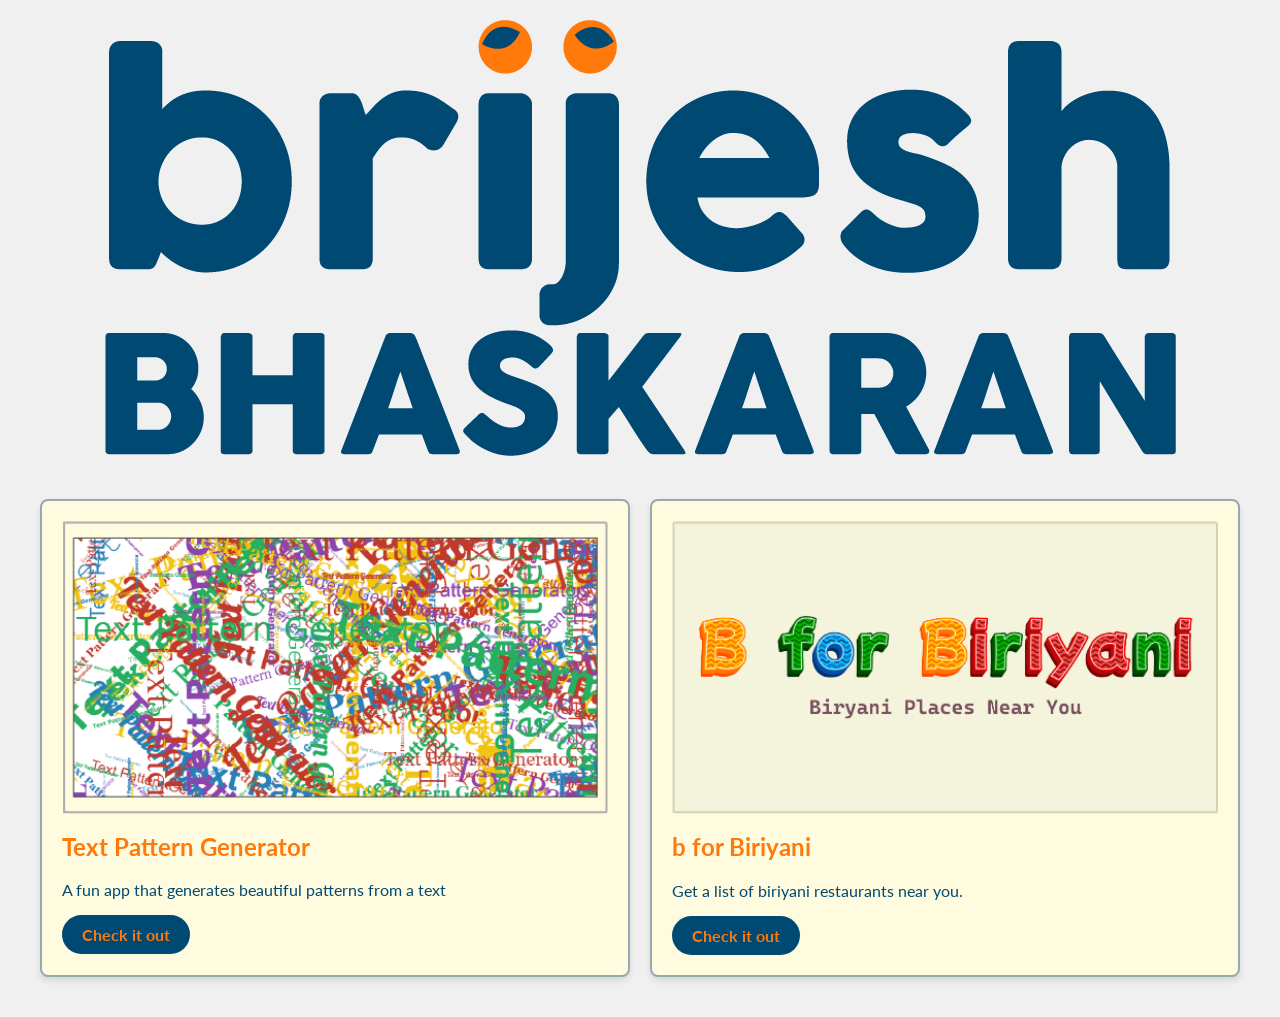
==== index.html @ a80ab5a1 "Update link to the project website" ====
<!DOCTYPE html>
<html lang="en">
<head>
    <meta charset="UTF-8">
    <meta name="viewport" content="width=device-width, initial-scale=1.0">
    <title>Brijesh Bhaskaran - Profile</title>
    <link rel="stylesheet" href="styles.css">
</head>
<body>
    <div class="container">
        <header>
            <img src="page-logo.png" alt="Brijesh Bhaskaran" class="logo">
        </header>
        <main>
            <div class="card">
                <img src="text-pattern-feature-image.png" alt="Text Pattern Generator" class="card-image">
                <h2>Text Pattern Generator</h2>
                <p>A fun app that generates beautiful patterns from a text</p>
                <a href="https://brijbh.github.io/text-pattern-generator" class="button">Check it out</a>
            </div>
            <div class="card">
                <img src="b-for-biriyani-feature-image.png" alt="B for Biriyani" class="card-image">
                <h2>b for Biriyani</h2>
                <p>Get a list of biriyani restaurants near you.</p>
                <a href="https://brijbh.github.io/b-for-biriyani/" class="button">Check it out</a>
            </div>
        </main>
    </div>
</body>
</html>
---- styles.css ----
@import url('https://fonts.googleapis.com/css2?family=Lato:wght@400;700&display=swap');

body {
    font-family: 'Lato', sans-serif;
    margin: 0;
    padding: 0;
    background-color: #f0f0f0;
    color: #004973;
}

.container {
    max-width: 1200px;
    margin: 0 auto;
    padding: 20px;
}

header {
    text-align: center;
    margin-bottom: 40px;
}

.logo {
    max-width: 100%;
    height: auto;
}

main {
    display: flex;
    justify-content: space-between;
    flex-wrap: wrap;
}

.card {
    background-color: #FFFBDE;
    border: 2px solid #97AAAF;
    border-radius: 8px;
    box-shadow: 0 4px 6px rgba(0, 0, 0, 0.1);
    padding: 20px;
    margin-bottom: 20px;
    width: calc(50% - 10px);
    box-sizing: border-box;
}

.card-image {
    width: 100%;
    height: auto;
    border-radius: 4px;
    margin-bottom: 15px;
}

h2 {
    color: #FF790B;
    margin-top: 0;
    font-weight: 700;
}

p {
    color: #004973;
}

.button {
    display: inline-block;
    background-color: #004973;
    color: #FF790B;
    text-decoration: none;
    padding: 10px 20px;
    border-radius: 20px;
    transition: background-color 0.3s ease, color 0.3s ease;
    font-weight: 700;
}

.button:hover {
    background-color: #FF790B;
    color: #004973;
}

@media (max-width: 768px) {
    .card {
        width: 100%;
    }
}
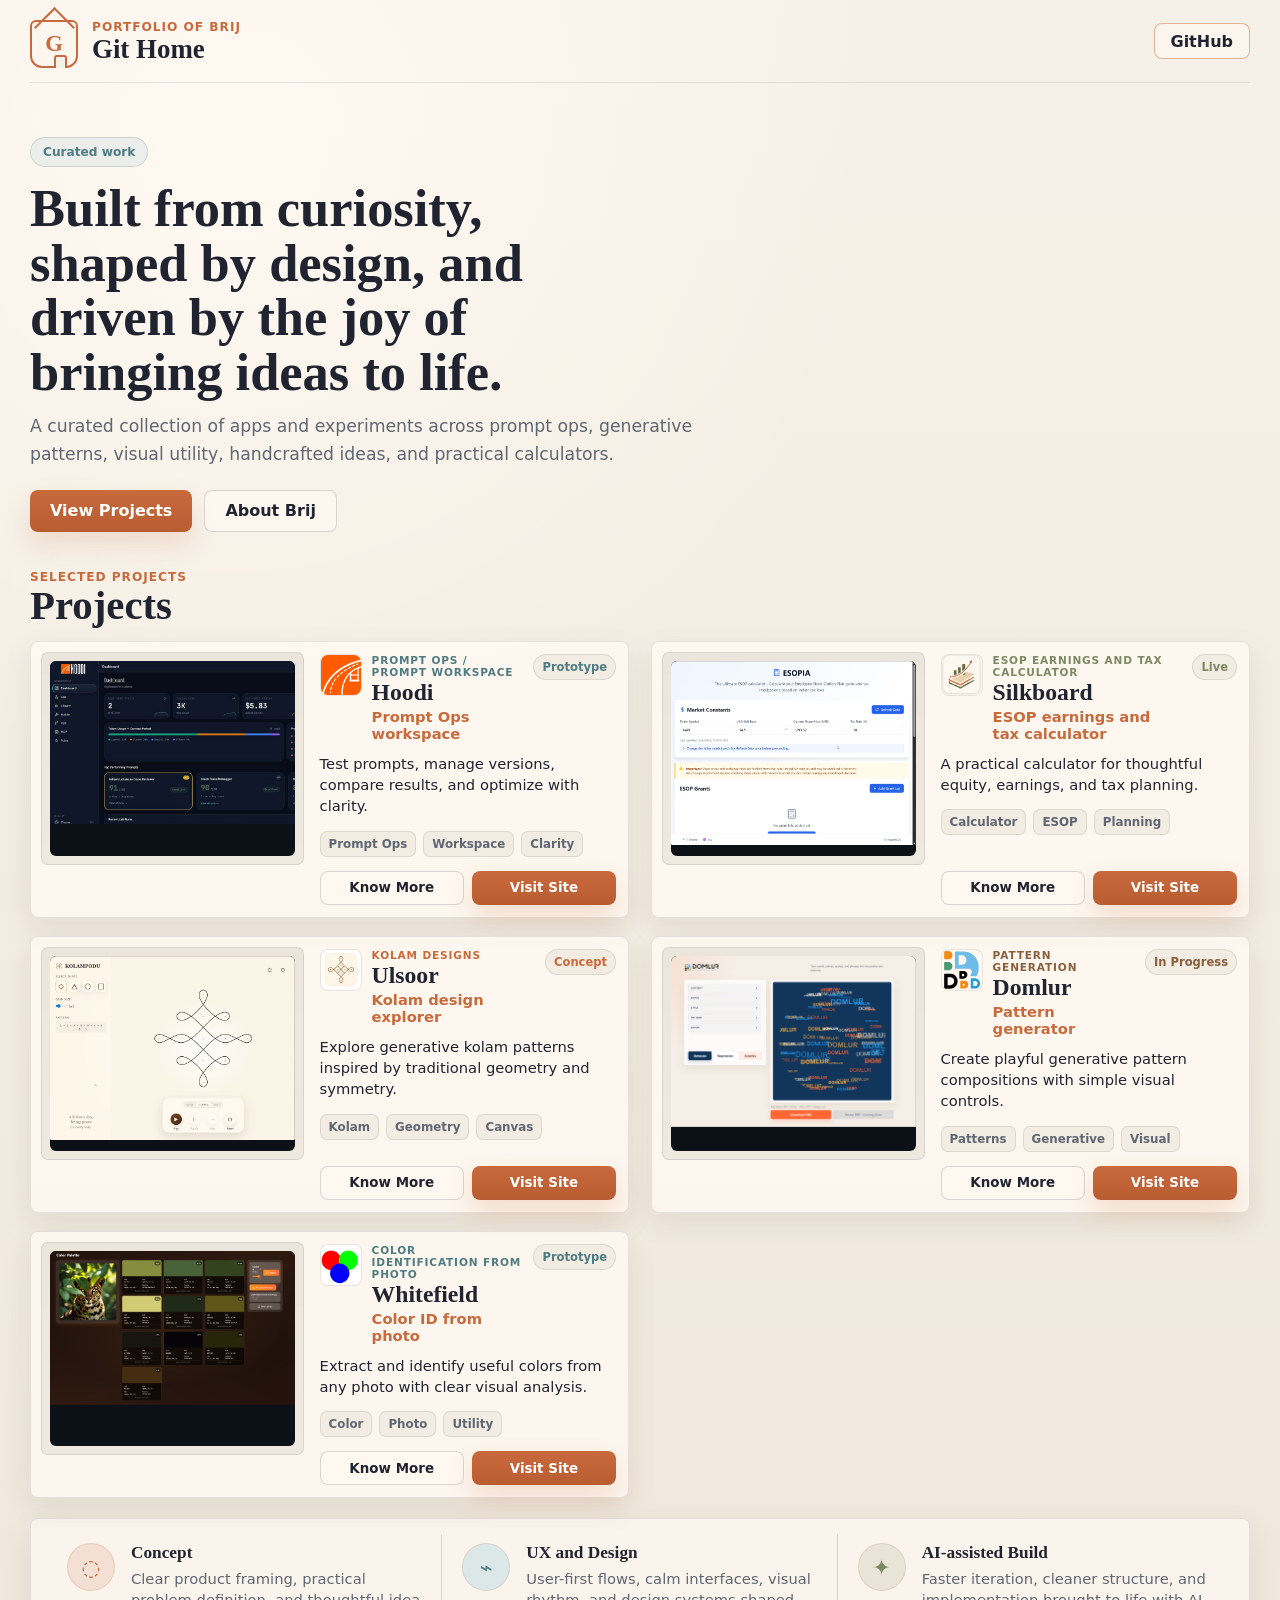
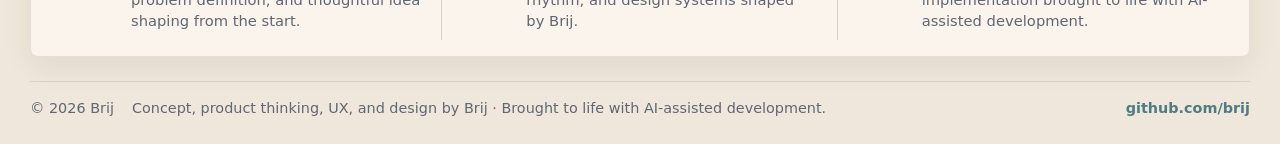
==== commit a58c7355: "Redesign portfolio homepage" ====
--- a/index.html
+++ b/index.html
@@ -1,30 +1,91 @@
 <!DOCTYPE html>
 <html lang="en">
 <head>
-    <meta charset="UTF-8">
-    <meta name="viewport" content="width=device-width, initial-scale=1.0">
-    <title>Brijesh Bhaskaran - Profile</title>
-    <link rel="stylesheet" href="styles.css">
+  <meta charset="UTF-8" />
+  <meta name="viewport" content="width=device-width, initial-scale=1.0" />
+  <title>Git Home | Portfolio of Brij</title>
+  <meta
+    name="description"
+    content="Git Home is a curated portfolio of apps and experiments by Brij across prompt ops, generative patterns, visual utility, handcrafted ideas, and practical calculators."
+  />
+  <link rel="stylesheet" href="styles.css" />
 </head>
 <body>
-    <div class="container">
-        <header>
-            <img src="page-logo.png" alt="Brijesh Bhaskaran" class="logo">
-        </header>
-        <main>
-            <div class="card">
-                <img src="text-pattern-feature-image.png" alt="Text Pattern Generator" class="card-image">
-                <h2>Text Pattern Generator</h2>
-                <p>A fun app that generates beautiful patterns from a text</p>
-                <a href="https://brijbh.github.io/text-pattern-generator" class="button">Check it out</a>
-            </div>
-            <div class="card">
-                <img src="b-for-biriyani-feature-image.png" alt="B for Biriyani" class="card-image">
-                <h2>b for Biriyani</h2>
-                <p>Get a list of biriyani restaurants near you.</p>
-                <a href="https://brijbh.github.io/b-for-biriyani/" class="button">Check it out</a>
-            </div>
-        </main>
-    </div>
+  <div class="page-shell">
+    <header class="brand-row" aria-label="Site introduction">
+      <a class="brand-mark" href="#" aria-label="Git Home">
+        <span aria-hidden="true">G</span>
+      </a>
+      <div>
+        <p class="brand-kicker">Portfolio of Brij</p>
+        <h1>Git Home</h1>
+      </div>
+      <a class="brand-link" data-shared-link="githubProfile" href="#">GitHub</a>
+    </header>
+
+    <main>
+      <section class="hero" aria-labelledby="hero-title">
+        <div class="hero-copy">
+          <p class="eyebrow">Curated work</p>
+          <h2 id="hero-title">Built from curiosity, shaped by design, and driven by the joy of bringing ideas to life.</h2>
+          <p class="hero-text">
+            A curated collection of apps and experiments across prompt ops, generative patterns, visual utility,
+            handcrafted ideas, and practical calculators.
+          </p>
+          <div class="hero-actions" aria-label="Page sections">
+            <a class="button button-primary" href="#projects">View Projects</a>
+            <a class="button button-secondary" href="#about">About Brij</a>
+          </div>
+        </div>
+      </section>
+
+      <section class="section projects-section" id="projects" aria-labelledby="projects-title">
+        <div class="section-heading">
+          <p class="section-kicker">Selected projects</p>
+          <h2 id="projects-title">Projects</h2>
+        </div>
+        <div class="projects-grid" id="projects-grid" aria-live="polite"></div>
+      </section>
+
+      <section class="about-section" id="about" aria-labelledby="about-title">
+        <div class="about-card">
+          <span class="about-icon" aria-hidden="true">◌</span>
+          <div>
+            <h2 id="about-title">Concept</h2>
+            <p>
+              Clear product framing, practical problem definition, and thoughtful idea shaping from the start.
+            </p>
+          </div>
+        </div>
+        <div class="about-card">
+          <span class="about-icon" aria-hidden="true">⌁</span>
+          <div>
+            <h2>UX and Design</h2>
+            <p>
+              User-first flows, calm interfaces, visual rhythm, and design systems shaped by Brij.
+            </p>
+          </div>
+        </div>
+        <div class="about-card">
+          <span class="about-icon" aria-hidden="true">✦</span>
+          <div>
+            <h2>AI-assisted Build</h2>
+            <p>
+              Faster iteration, cleaner structure, and implementation brought to life with AI-assisted development.
+            </p>
+          </div>
+        </div>
+      </section>
+    </main>
+
+    <footer class="site-footer">
+      <p>© 2026 Brij</p>
+      <p>Concept, product thinking, UX, and design by Brij · Brought to life with AI-assisted development.</p>
+      <a data-shared-link="githubProfile" href="#">github.com/brij</a>
+    </footer>
+  </div>
+
+  <script src="js/app-data.js"></script>
+  <script src="js/main.js"></script>
 </body>
 </html>
--- a/styles.css
+++ b/styles.css
@@ -1,81 +1,868 @@
-@import url('https://fonts.googleapis.com/css2?family=Lato:wght@400;700&display=swap');
-
-body {
-    font-family: 'Lato', sans-serif;
-    margin: 0;
-    padding: 0;
-    background-color: #f0f0f0;
-    color: #004973;
-}
-
-.container {
-    max-width: 1200px;
-    margin: 0 auto;
-    padding: 20px;
-}
-
-header {
-    text-align: center;
-    margin-bottom: 40px;
-}
-
-.logo {
-    max-width: 100%;
-    height: auto;
-}
-
-main {
-    display: flex;
-    justify-content: space-between;
-    flex-wrap: wrap;
-}
-
-.card {
-    background-color: #FFFBDE;
-    border: 2px solid #97AAAF;
-    border-radius: 8px;
-    box-shadow: 0 4px 6px rgba(0, 0, 0, 0.1);
-    padding: 20px;
-    margin-bottom: 20px;
-    width: calc(50% - 10px);
-    box-sizing: border-box;
-}
-
-.card-image {
-    width: 100%;
-    height: auto;
-    border-radius: 4px;
-    margin-bottom: 15px;
-}
-
-h2 {
-    color: #FF790B;
-    margin-top: 0;
-    font-weight: 700;
-}
-
-p {
-    color: #004973;
-}
-
-.button {
-    display: inline-block;
-    background-color: #004973;
-    color: #FF790B;
-    text-decoration: none;
-    padding: 10px 20px;
-    border-radius: 20px;
-    transition: background-color 0.3s ease, color 0.3s ease;
-    font-weight: 700;
-}
-
-.button:hover {
-    background-color: #FF790B;
-    color: #004973;
-}
-
-@media (max-width: 768px) {
-    .card {
-        width: 100%;
-    }
-}+:root {
+  --page-bg: #F6F1E8;
+  --page-bg-wash: #EFE7DB;
+  --surface: #FFF9F2;
+  --surface-alt: #F3ECE2;
+  --text-primary: #1F2430;
+  --text-secondary: #5F6773;
+  --text-muted: #7B8391;
+  --border: rgba(31, 36, 48, 0.10);
+  --border-strong: rgba(31, 36, 48, 0.16);
+  --accent-primary: #C96A3D;
+  --accent-primary-hover: #B85C31;
+  --accent-soft: #F3DFD3;
+  --accent-cool: #4F7C82;
+  --accent-cool-soft: #DCE8E7;
+  --moss: #7C8A63;
+  --clay: #8B5E3C;
+  --card-shadow: 0 10px 30px rgba(60, 40, 20, 0.08);
+  --elevated-shadow: 0 18px 45px rgba(60, 40, 20, 0.12);
+  --max-width: 1220px;
+}
+
+* {
+  box-sizing: border-box;
+}
+
+html {
+  scroll-behavior: smooth;
+}
+
+body {
+  margin: 0;
+  min-width: 320px;
+  color: var(--text-primary);
+  background:
+    radial-gradient(circle at 18% 8%, rgba(255, 249, 242, 0.95), transparent 34%),
+    linear-gradient(180deg, var(--page-bg) 0%, var(--page-bg-wash) 100%);
+  font-family: Inter, ui-sans-serif, system-ui, -apple-system, BlinkMacSystemFont, "Segoe UI", sans-serif;
+}
+
+a {
+  color: inherit;
+  text-decoration: none;
+}
+
+button,
+a {
+  -webkit-tap-highlight-color: transparent;
+}
+
+.page-shell {
+  width: min(calc(100% - 48px), var(--max-width));
+  margin: 0 auto;
+  padding: 14px 0 28px;
+}
+
+.brand-row {
+  display: grid;
+  grid-template-columns: auto minmax(0, 1fr) auto;
+  align-items: center;
+  gap: 14px;
+  padding: 0 0 14px;
+  border-bottom: 1px solid var(--border);
+}
+
+.brand-mark {
+  display: inline-flex;
+  width: 48px;
+  height: 48px;
+  align-items: center;
+  justify-content: center;
+  margin-top: 6px;
+  color: var(--accent-primary);
+  border: 2px solid currentColor;
+  border-radius: 6px 6px 12px 12px;
+  font-family: Georgia, "Times New Roman", serif;
+  font-size: 1.42rem;
+  font-weight: 700;
+  line-height: 1;
+  position: relative;
+}
+
+.brand-mark::before,
+.brand-mark::after {
+  content: "";
+  position: absolute;
+}
+
+.brand-mark::before {
+  width: 27px;
+  height: 27px;
+  top: -9px;
+  left: 8px;
+  border-top: 2px solid currentColor;
+  border-left: 2px solid currentColor;
+  transform: rotate(45deg);
+}
+
+.brand-mark::after {
+  width: 9px;
+  height: 11px;
+  right: 9px;
+  bottom: -2px;
+  border: 2px solid currentColor;
+  border-bottom: 0;
+  border-radius: 3px 3px 0 0;
+  background: var(--page-bg);
+}
+
+.brand-kicker,
+.eyebrow,
+.section-kicker,
+.project-type {
+  margin: 0;
+  color: var(--accent-primary);
+  font-size: 0.76rem;
+  font-weight: 700;
+  letter-spacing: 0.08em;
+  text-transform: uppercase;
+}
+
+.brand-row h1 {
+  margin: 2px 0 0;
+  font-family: Georgia, "Times New Roman", serif;
+  font-size: clamp(1.48rem, 2.1vw, 1.82rem);
+  line-height: 1;
+  font-weight: 700;
+  letter-spacing: 0;
+}
+
+.brand-link {
+  display: inline-flex;
+  min-height: 36px;
+  align-items: center;
+  justify-content: center;
+  padding: 0 16px;
+  border: 1px solid rgba(201, 106, 61, 0.48);
+  border-radius: 8px;
+  color: var(--text-primary);
+  background: rgba(255, 249, 242, 0.58);
+  font-weight: 650;
+  transition: transform 180ms ease, background 180ms ease, border-color 180ms ease;
+}
+
+.brand-link:hover {
+  transform: translateY(-1px);
+  border-color: var(--accent-primary);
+  background: var(--surface);
+}
+
+.hero {
+  display: block;
+  padding: clamp(26px, 4.8vw, 54px) 0 clamp(18px, 3vw, 30px);
+}
+
+.hero-copy {
+  width: min(78%, 920px);
+  max-width: 920px;
+}
+
+.eyebrow {
+  display: inline-flex;
+  align-items: center;
+  min-height: 30px;
+  padding: 0 12px;
+  border: 1px solid rgba(79, 124, 130, 0.22);
+  border-radius: 999px;
+  color: var(--accent-cool);
+  background: rgba(220, 232, 231, 0.55);
+  text-transform: none;
+  letter-spacing: 0;
+}
+
+.hero h2 {
+  margin: 14px 0 14px;
+  max-width: 19ch;
+  font-family: Georgia, "Times New Roman", serif;
+  font-size: clamp(2.25rem, 4.1vw, 3.95rem);
+  line-height: 1.04;
+  letter-spacing: 0;
+}
+
+.hero-text {
+  max-width: 690px;
+  margin: 0;
+  color: var(--text-secondary);
+  font-size: clamp(1rem, 1.35vw, 1.12rem);
+  line-height: 1.58;
+}
+
+.hero-actions {
+  display: flex;
+  flex-wrap: wrap;
+  gap: 12px;
+  margin-top: 22px;
+}
+
+.button,
+.card-button {
+  display: inline-flex;
+  align-items: center;
+  justify-content: center;
+  border-radius: 8px;
+  font-weight: 700;
+  transition: transform 180ms ease, background 180ms ease, border-color 180ms ease, color 180ms ease;
+}
+
+.button:hover,
+.card-button:hover {
+  transform: translateY(-1px);
+}
+
+.button {
+  min-height: 42px;
+  padding: 0 20px;
+}
+
+.button-primary,
+.card-button-primary {
+  color: #fff;
+  background: linear-gradient(180deg, var(--accent-primary), var(--accent-primary-hover));
+  box-shadow: 0 12px 26px rgba(201, 106, 61, 0.18);
+}
+
+.button-secondary,
+.card-button-secondary {
+  color: var(--text-primary);
+  background: rgba(255, 249, 242, 0.72);
+  border: 1px solid var(--border-strong);
+}
+
+.section {
+  padding: 8px 0 0;
+}
+
+.section-heading {
+  margin-bottom: 14px;
+}
+
+.section-heading h2 {
+  margin: 2px 0 0;
+  font-family: Georgia, "Times New Roman", serif;
+  font-size: clamp(2rem, 3.2vw, 2.55rem);
+  line-height: 1;
+}
+
+.projects-grid {
+  display: grid;
+  grid-template-columns: repeat(2, minmax(0, 1fr));
+  gap: 18px 22px;
+}
+
+.project-card {
+  display: grid;
+  grid-template-columns: minmax(205px, 0.88fr) minmax(0, 1fr);
+  gap: 16px;
+  min-height: 218px;
+  padding: 10px;
+  border: 1px solid var(--border);
+  border-radius: 8px;
+  background: rgba(255, 249, 242, 0.82);
+  box-shadow: var(--card-shadow);
+  transition: transform 180ms ease, box-shadow 180ms ease, border-color 180ms ease;
+}
+
+.project-card.has-image {
+  grid-column: auto;
+  grid-template-columns: minmax(205px, 0.88fr) minmax(0, 1fr);
+}
+
+.project-card:hover {
+  transform: translateY(-3px);
+  border-color: rgba(201, 106, 61, 0.28);
+  box-shadow: var(--elevated-shadow);
+}
+
+.project-preview {
+  position: relative;
+  min-height: 176px;
+  height: auto;
+  overflow: hidden;
+  border: 1px solid var(--border);
+  border-radius: 7px;
+  background: var(--surface-alt);
+}
+
+.project-preview.has-real-image,
+.project-preview.preview-workspace,
+.project-preview.preview-calculator,
+.project-preview.preview-kolam,
+.project-preview.preview-pattern,
+.project-preview.preview-color {
+  display: flex;
+  align-items: center;
+  justify-content: center;
+  padding: 8px;
+}
+
+.project-preview.is-screenshot {
+  aspect-ratio: auto;
+  min-height: 0;
+  align-self: start;
+  background:
+    linear-gradient(180deg, rgba(31, 36, 48, 0.035), rgba(31, 36, 48, 0.015)),
+    var(--surface-alt);
+}
+
+.project-image-frame {
+  width: 100%;
+  aspect-ratio: var(--project-preview-aspect, 16 / 9);
+  overflow: hidden;
+  border-radius: 6px;
+  background: #0C1117;
+}
+
+.project-placeholder-frame {
+  background: var(--surface-alt);
+}
+
+.preview-workspace .project-placeholder-frame {
+  display: grid;
+  grid-template-columns: 54px 1fr 68px;
+  gap: 8px;
+  padding: 10px;
+}
+
+.preview-calculator .project-placeholder-frame {
+  display: grid;
+  grid-template-rows: auto 1fr auto;
+  gap: 14px;
+  padding: 16px;
+}
+
+.preview-kolam .project-placeholder-frame {
+  position: relative;
+  background:
+    radial-gradient(circle, rgba(79, 124, 130, 0.28) 1px, transparent 1px),
+    var(--surface-alt);
+  background-size: 18px 18px;
+}
+
+.preview-pattern .project-placeholder-frame {
+  display: flex;
+  flex-direction: column;
+  justify-content: center;
+  gap: 6px;
+  padding: 20px;
+  background:
+    linear-gradient(135deg, rgba(79, 124, 130, 0.16), transparent 34%),
+    linear-gradient(315deg, rgba(201, 106, 61, 0.18), transparent 38%),
+    var(--surface-alt);
+}
+
+.preview-color .project-placeholder-frame {
+  display: grid;
+  grid-template-rows: 1fr auto;
+  gap: 10px;
+  padding: 10px;
+}
+
+.preview-image {
+  display: block;
+  width: 100%;
+  height: 100%;
+  object-fit: var(--project-image-fit, cover);
+  object-position: var(--project-image-position, center center);
+}
+
+.preview-image.is-screenshot {
+  object-fit: var(--project-image-fit, contain);
+  object-position: var(--project-image-position, center top);
+}
+
+.project-content {
+  display: flex;
+  min-width: 0;
+  flex-direction: column;
+  padding: 2px 2px 2px 0;
+}
+
+.project-heading {
+  display: flex;
+  gap: 12px;
+  justify-content: space-between;
+  align-items: start;
+}
+
+.project-title-wrap {
+  display: flex;
+  align-items: start;
+  gap: 10px;
+  min-width: 0;
+}
+
+.project-icon-box {
+  flex: 0 0 auto;
+  width: 42px;
+  height: 42px;
+  display: inline-flex;
+  align-items: center;
+  justify-content: center;
+  overflow: hidden;
+  border-radius: 8px;
+  background: var(--surface);
+  border: 1px solid var(--border);
+}
+
+.project-icon {
+  display: block;
+  width: 100%;
+  height: 100%;
+  object-fit: cover;
+}
+
+.project-icon-fallback {
+  color: var(--project-accent);
+  background: var(--surface-alt);
+  font-size: 0.85rem;
+  font-weight: 800;
+}
+
+.project-heading h3 {
+  margin: 2px 0 4px;
+  font-family: Georgia, "Times New Roman", serif;
+  font-size: clamp(1.36rem, 1.85vw, 1.72rem);
+  line-height: 1.03;
+}
+
+.project-type {
+  color: var(--project-accent);
+  font-size: 0.66rem;
+}
+
+.project-tagline {
+  margin: 0;
+  color: var(--accent-primary);
+  font-size: 0.92rem;
+  font-weight: 740;
+}
+
+.status-badge {
+  flex: 0 0 auto;
+  padding: 5px 8px;
+  border-radius: 999px;
+  color: var(--project-accent);
+  background: var(--surface-alt);
+  border: 1px solid var(--border);
+  font-size: 0.72rem;
+  font-weight: 750;
+}
+
+.project-description {
+  margin: 11px 0 0;
+  color: var(--text-primary);
+  font-size: 0.92rem;
+  line-height: 1.44;
+}
+
+.tag-list {
+  display: flex;
+  flex-wrap: wrap;
+  gap: 7px;
+  margin-top: 14px;
+}
+
+.tag-list span {
+  padding: 5px 8px;
+  border-radius: 7px;
+  color: var(--text-secondary);
+  background: var(--surface-alt);
+  border: 1px solid var(--border);
+  font-size: 0.74rem;
+  font-weight: 650;
+}
+
+.project-actions {
+  display: grid;
+  grid-template-columns: repeat(2, minmax(0, 1fr));
+  gap: 8px;
+  margin-top: auto;
+  padding-top: 14px;
+}
+
+.card-button {
+  min-height: 34px;
+  padding: 0 10px;
+  font-size: 0.84rem;
+}
+
+.about-section {
+  display: grid;
+  grid-template-columns: repeat(3, minmax(0, 1fr));
+  gap: 0;
+  margin-top: 20px;
+  padding: 16px;
+  border: 1px solid var(--border);
+  border-radius: 8px;
+  background: rgba(255, 249, 242, 0.74);
+  box-shadow: var(--card-shadow);
+}
+
+.about-card {
+  display: grid;
+  grid-template-columns: auto 1fr;
+  gap: 16px;
+  padding: 8px 20px;
+  border-right: 1px solid var(--border-strong);
+}
+
+.about-card:last-child {
+  border-right: 0;
+}
+
+.about-icon {
+  display: inline-flex;
+  width: 48px;
+  height: 48px;
+  align-items: center;
+  justify-content: center;
+  border-radius: 50%;
+  color: var(--accent-primary);
+  background: var(--accent-soft);
+  border: 1px solid rgba(201, 106, 61, 0.16);
+  font-size: 1.35rem;
+}
+
+.about-card:nth-child(2) .about-icon {
+  color: var(--accent-cool);
+  background: var(--accent-cool-soft);
+}
+
+.about-card:nth-child(3) .about-icon {
+  color: var(--moss);
+  background: rgba(124, 138, 99, 0.14);
+}
+
+.about-card h2 {
+  margin: 0 0 6px;
+  font-family: Georgia, "Times New Roman", serif;
+  font-size: 1.08rem;
+}
+
+.about-card p {
+  margin: 0;
+  color: var(--text-secondary);
+  font-size: 0.92rem;
+  line-height: 1.42;
+}
+
+.site-footer {
+  display: grid;
+  grid-template-columns: auto minmax(0, 1fr) auto;
+  gap: 18px;
+  align-items: center;
+  margin-top: 24px;
+  padding-top: 18px;
+  border-top: 1px solid var(--border);
+  color: var(--text-secondary);
+  font-size: 0.9rem;
+}
+
+.site-footer p {
+  margin: 0;
+}
+
+.site-footer a {
+  color: var(--accent-cool);
+  font-weight: 750;
+}
+
+.preview-workspace {
+  display: grid;
+  grid-template-columns: 70px 1fr 88px;
+  gap: 10px;
+  padding: 12px;
+}
+
+.workspace-sidebar,
+.workspace-panel,
+.workspace-result {
+  border-radius: 6px;
+}
+
+.workspace-sidebar {
+  background: linear-gradient(180deg, #18343B, #11252A);
+}
+
+.workspace-panel,
+.workspace-result {
+  padding: 12px;
+  background: rgba(255, 249, 242, 0.72);
+  border: 1px solid var(--border);
+}
+
+.workspace-panel span,
+.workspace-panel p,
+.workspace-result span,
+.workspace-result p {
+  display: block;
+  height: 9px;
+  margin: 0 0 9px;
+  border-radius: 999px;
+  background: rgba(31, 36, 48, 0.12);
+}
+
+.workspace-panel strong {
+  display: block;
+  margin: 8px 0 16px;
+  color: var(--text-primary);
+  font-size: 0.72rem;
+}
+
+.preview-calculator {
+  display: grid;
+  grid-template-rows: auto 1fr auto;
+  gap: 16px;
+  padding: 20px;
+}
+
+.calc-lines span {
+  display: block;
+  height: 16px;
+  margin-bottom: 10px;
+  border-radius: 999px;
+  background: rgba(124, 138, 99, 0.18);
+}
+
+.calc-lines span:nth-child(2) {
+  width: 78%;
+}
+
+.calc-lines span:nth-child(3) {
+  width: 58%;
+}
+
+.calc-total {
+  border-radius: 8px;
+  background: linear-gradient(135deg, rgba(124, 138, 99, 0.72), rgba(201, 106, 61, 0.18));
+}
+
+.calc-bars {
+  display: grid;
+  grid-template-columns: 1.1fr 0.8fr 0.55fr;
+  gap: 8px;
+  align-items: end;
+  height: 52px;
+}
+
+.calc-bars span {
+  border-radius: 6px 6px 0 0;
+  background: var(--project-accent);
+}
+
+.calc-bars span:nth-child(2) {
+  height: 72%;
+  opacity: 0.65;
+}
+
+.calc-bars span:nth-child(3) {
+  height: 48%;
+  opacity: 0.42;
+}
+
+.preview-kolam {
+  background:
+    radial-gradient(circle, rgba(79, 124, 130, 0.28) 1px, transparent 1px),
+    var(--surface-alt);
+  background-size: 18px 18px;
+}
+
+.kolam-line {
+  position: absolute;
+  inset: 50%;
+  width: 132px;
+  height: 132px;
+  border: 3px solid var(--accent-cool);
+  transform-origin: center;
+}
+
+.line-one {
+  transform: translate(-50%, -50%) rotate(45deg);
+}
+
+.line-two {
+  width: 92px;
+  height: 92px;
+  transform: translate(-50%, -50%) rotate(0deg);
+}
+
+.line-three {
+  width: 54px;
+  height: 54px;
+  transform: translate(-50%, -50%) rotate(45deg);
+}
+
+.line-four {
+  width: 174px;
+  height: 2px;
+  border: 0;
+  background: var(--accent-cool);
+  transform: translate(-50%, -50%) rotate(45deg);
+}
+
+.preview-pattern {
+  display: flex;
+  flex-direction: column;
+  justify-content: center;
+  gap: 6px;
+  padding: 20px;
+  background:
+    linear-gradient(135deg, rgba(79, 124, 130, 0.16), transparent 34%),
+    linear-gradient(315deg, rgba(201, 106, 61, 0.18), transparent 38%),
+    var(--surface-alt);
+}
+
+.pattern-word {
+  font-family: Impact, Haettenschweiler, "Arial Narrow Bold", sans-serif;
+  color: transparent;
+  background: linear-gradient(90deg, var(--accent-cool), var(--accent-primary), var(--clay));
+  background-clip: text;
+  -webkit-background-clip: text;
+  font-size: clamp(2.7rem, 5vw, 4.5rem);
+  line-height: 0.9;
+}
+
+.preview-color {
+  display: grid;
+  grid-template-rows: 1fr auto;
+  gap: 10px;
+  padding: 10px;
+}
+
+.color-photo {
+  border-radius: 7px;
+  background:
+    linear-gradient(155deg, rgba(31, 36, 48, 0.22), transparent 48%),
+    linear-gradient(25deg, #5E7D86 0 30%, #C9A278 30% 58%, #E9E6DF 58% 100%);
+}
+
+.color-swatches {
+  display: grid;
+  grid-template-columns: repeat(4, 1fr);
+  gap: 8px;
+  height: 42px;
+}
+
+.color-swatches span {
+  border-radius: 5px;
+}
+
+.color-swatches span:nth-child(1) {
+  background: #2E4F5C;
+}
+
+.color-swatches span:nth-child(2) {
+  background: #5E7D86;
+}
+
+.color-swatches span:nth-child(3) {
+  background: #C9A278;
+}
+
+.color-swatches span:nth-child(4) {
+  background: #E9E6DF;
+}
+
+@media (max-width: 1120px) {
+  .hero-copy {
+    width: min(90%, 860px);
+  }
+
+  .project-card,
+  .project-card.has-image {
+    grid-column: auto;
+    grid-template-columns: 1fr;
+  }
+
+  .project-content {
+    padding: 0;
+  }
+}
+
+@media (max-width: 860px) {
+  .projects-grid,
+  .about-section {
+    grid-template-columns: 1fr;
+  }
+
+  .about-card {
+    border-right: 0;
+    border-bottom: 1px solid var(--border);
+    padding: 16px 8px;
+  }
+
+  .about-card:last-child {
+    border-bottom: 0;
+  }
+
+  .site-footer {
+    grid-template-columns: 1fr;
+  }
+}
+
+@media (max-width: 640px) {
+  .page-shell {
+    width: min(calc(100% - 28px), var(--max-width));
+    padding-top: 14px;
+  }
+
+  .hero {
+    padding-top: 24px;
+  }
+
+  .hero h2 {
+    max-width: 100%;
+    font-size: clamp(2.18rem, 10vw, 3.15rem);
+  }
+
+  .project-card {
+    min-height: 0;
+  }
+
+  .project-preview {
+    min-height: 176px;
+  }
+
+  .project-preview.is-screenshot {
+    aspect-ratio: 16 / 9;
+    min-height: 0;
+    height: auto;
+  }
+
+  .project-heading {
+    display: block;
+  }
+
+  .project-title-wrap {
+    margin-bottom: 10px;
+  }
+
+  .status-badge {
+    display: inline-flex;
+    margin-top: 10px;
+  }
+
+  .project-actions {
+    grid-template-columns: 1fr;
+  }
+
+  .preview-workspace {
+    grid-template-columns: 54px 1fr;
+  }
+
+  .workspace-result {
+    display: none;
+  }
+}
+
+@media (max-width: 520px) {
+  .brand-row {
+    grid-template-columns: auto 1fr;
+  }
+
+  .brand-link {
+    grid-column: 1 / -1;
+    justify-self: start;
+  }
+}
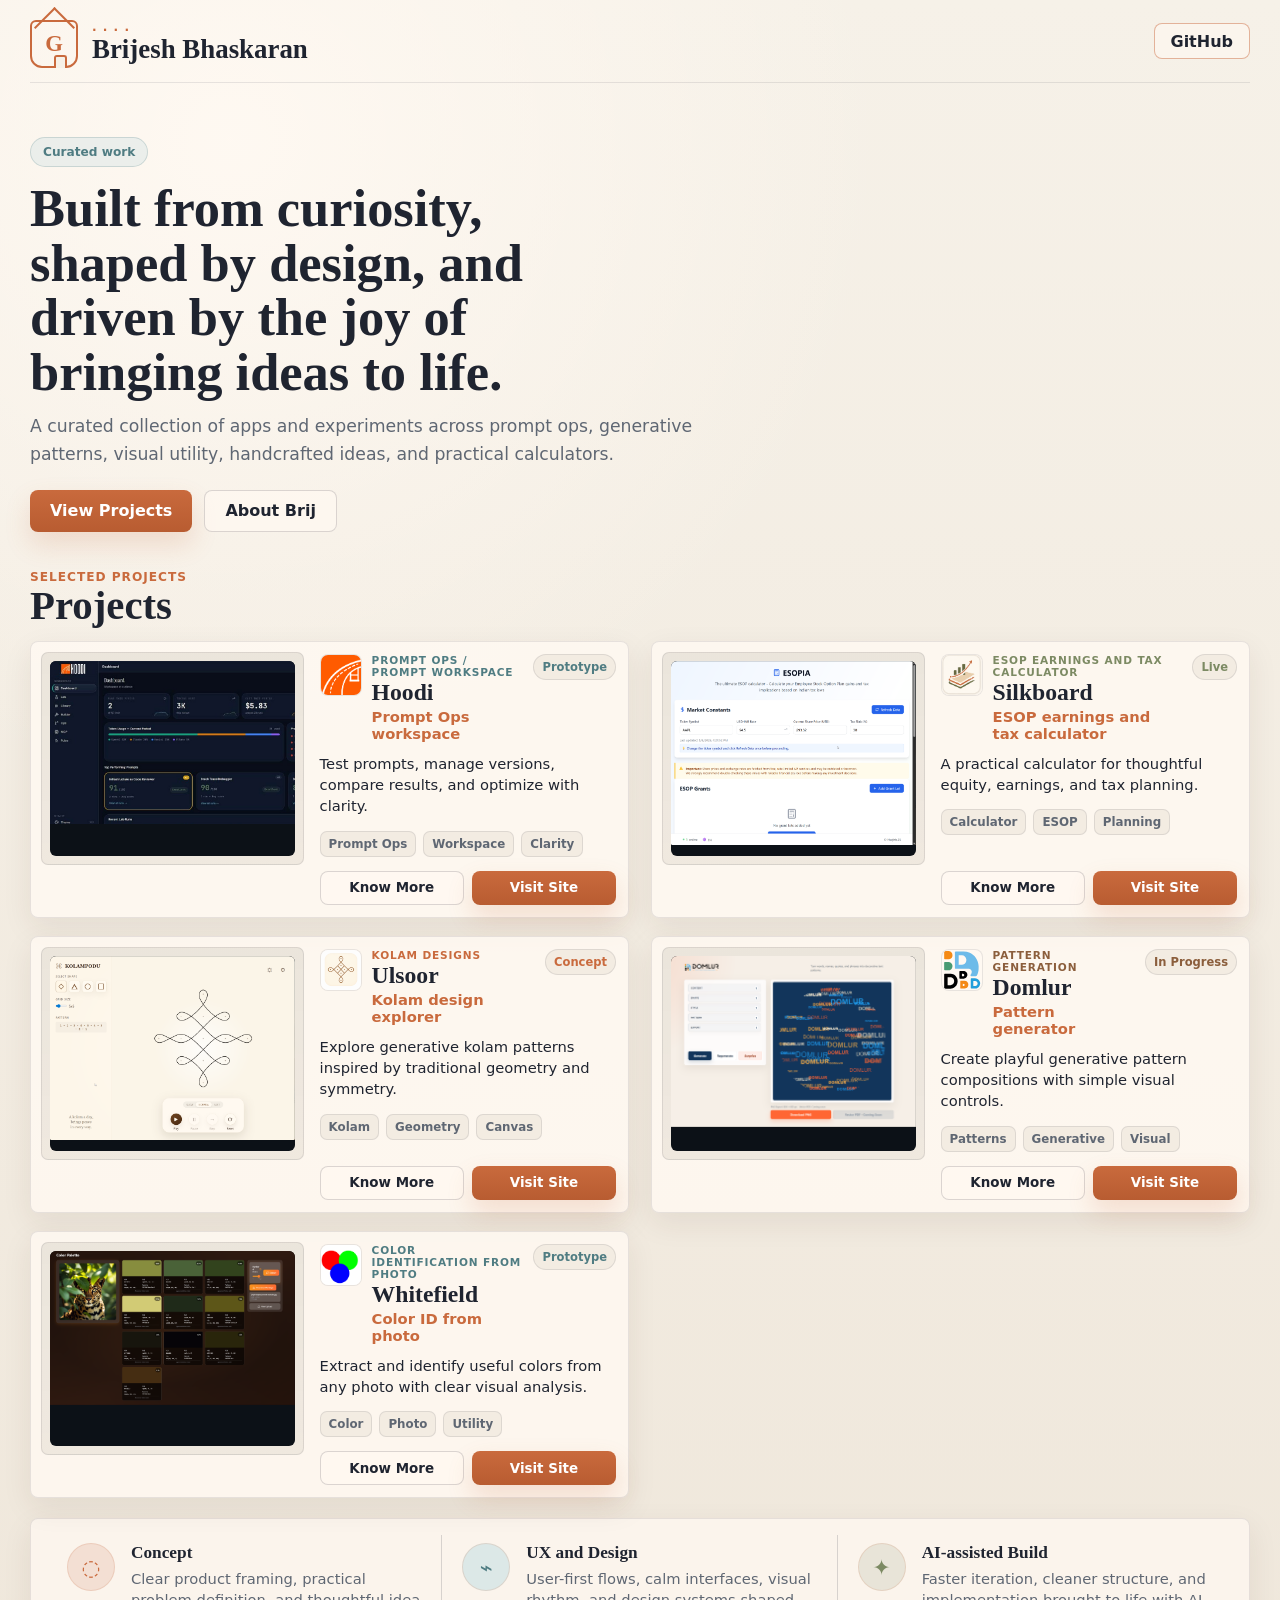
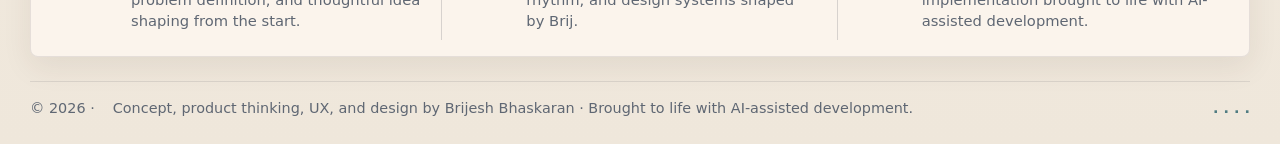
==== commit 36e9e668: "Minor chagnes to header and footer" ====
--- a/index.html
+++ b/index.html
@@ -3,10 +3,10 @@
 <head>
   <meta charset="UTF-8" />
   <meta name="viewport" content="width=device-width, initial-scale=1.0" />
-  <title>Git Home | Portfolio of Brij</title>
+  <title>Brijesh Bhaskaran | Namaste!</title>
   <meta
     name="description"
-    content="Git Home is a curated portfolio of apps and experiments by Brij across prompt ops, generative patterns, visual utility, handcrafted ideas, and practical calculators."
+    content="Git Home is a curated portfolio of apps and experiments by Brijesh across prompt ops, generative patterns, visual utility, handcrafted ideas, and esop calculators."
   />
   <link rel="stylesheet" href="styles.css" />
 </head>
@@ -17,8 +17,8 @@
         <span aria-hidden="true">G</span>
       </a>
       <div>
-        <p class="brand-kicker">Portfolio of Brij</p>
-        <h1>Git Home</h1>
+        <p class="brand-kicker"> . . . .</p>
+        <h1>Brijesh Bhaskaran</h1>
       </div>
       <a class="brand-link" data-shared-link="githubProfile" href="#">GitHub</a>
     </header>
@@ -79,9 +79,9 @@
     </main>
 
     <footer class="site-footer">
-      <p>© 2026 Brij</p>
-      <p>Concept, product thinking, UX, and design by Brij · Brought to life with AI-assisted development.</p>
-      <a data-shared-link="githubProfile" href="#">github.com/brij</a>
+      <p>© 2026 · </p>
+      <p>Concept, product thinking, UX, and design by Brijesh Bhaskaran · Brought to life with AI-assisted development.</p>
+      <a data-shared-link="githubProfile" href="#"> . . . . </a>
     </footer>
   </div>
 
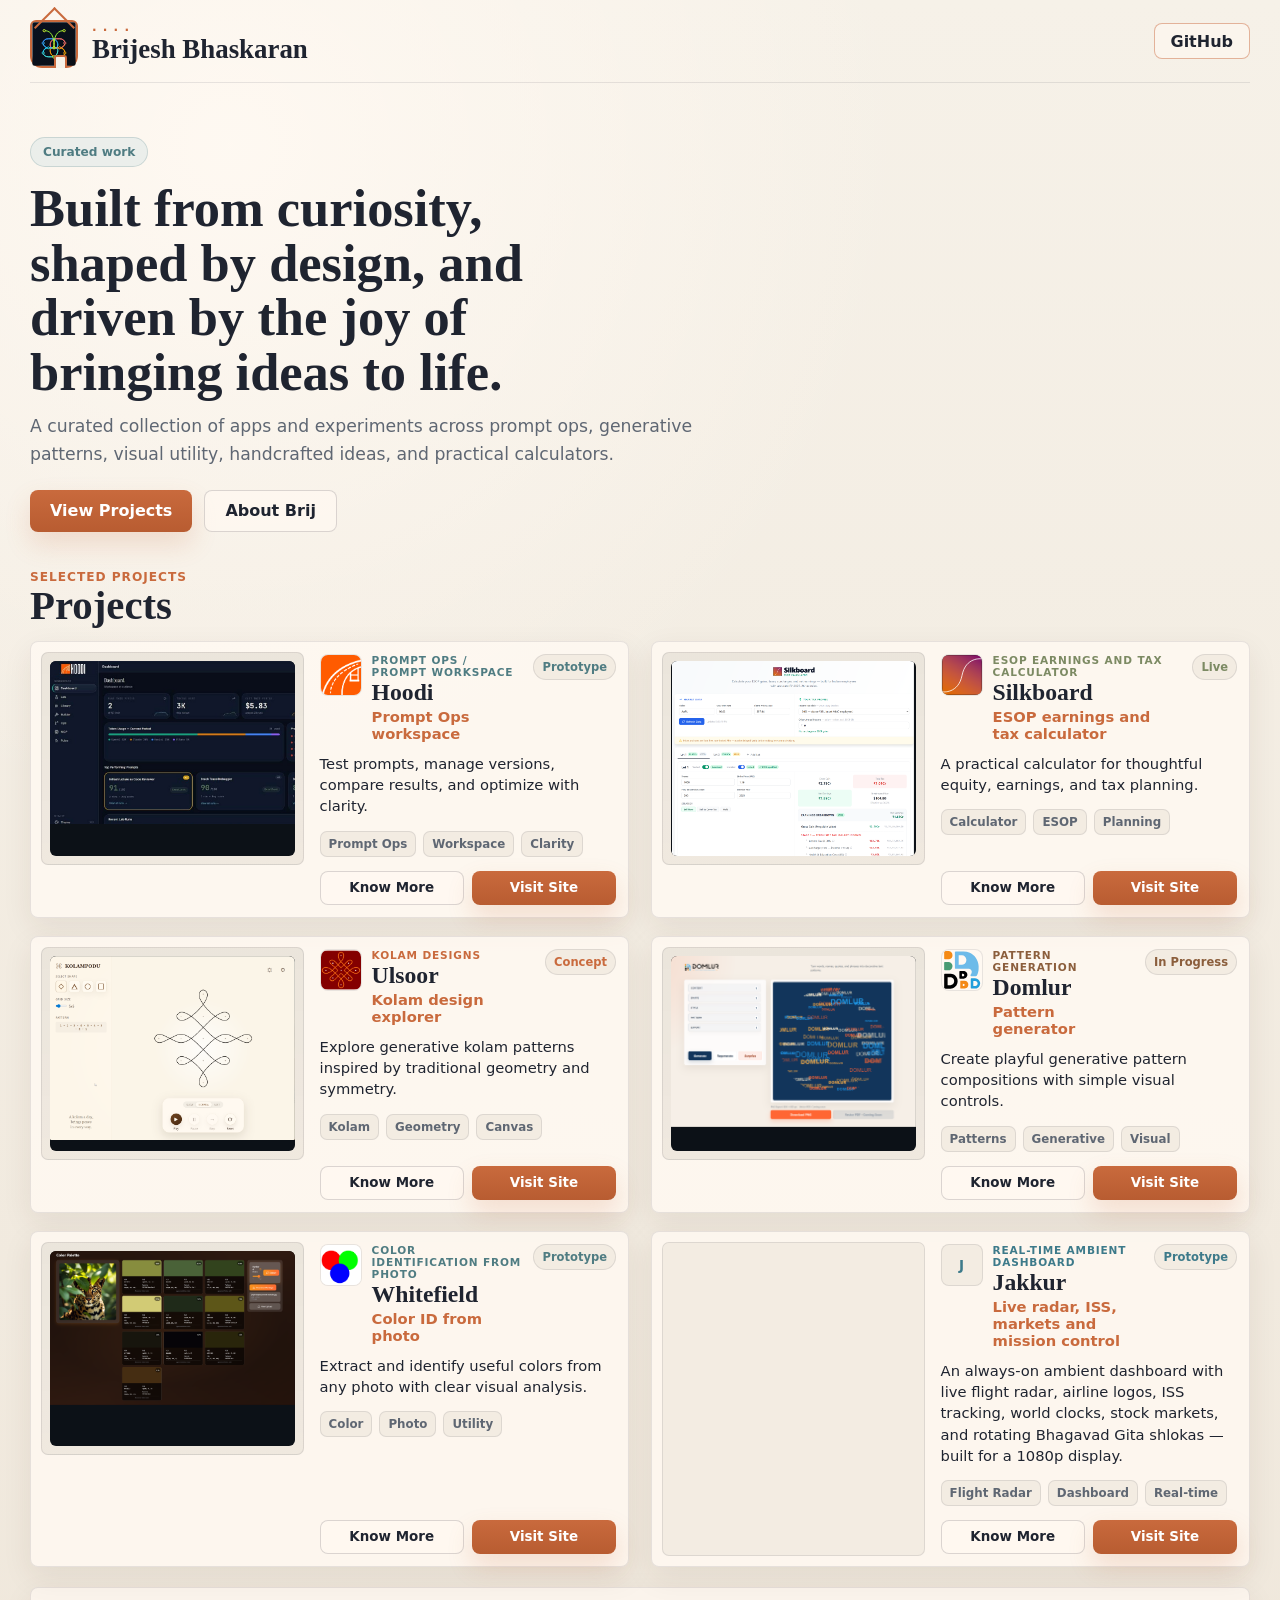
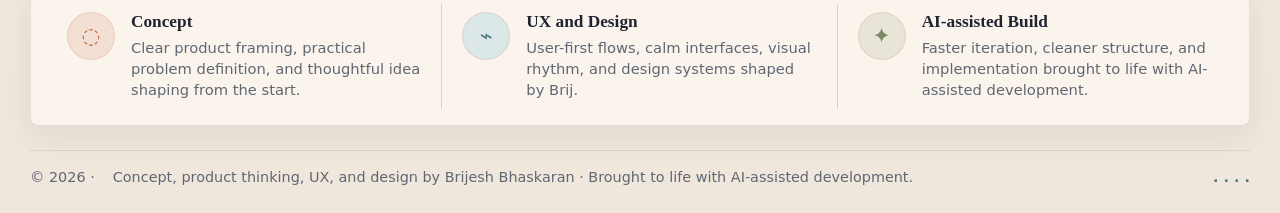
==== commit 2c14a37b: "Save current site before moving to v0-layout" ====
--- a/index.html
+++ b/index.html
@@ -14,7 +14,7 @@
   <div class="page-shell">
     <header class="brand-row" aria-label="Site introduction">
       <a class="brand-mark" href="#" aria-label="Git Home">
-        <span aria-hidden="true">G</span>
+        <img src="/assets/images/bb-icon.svg" />
       </a>
       <div>
         <p class="brand-kicker"> . . . .</p>
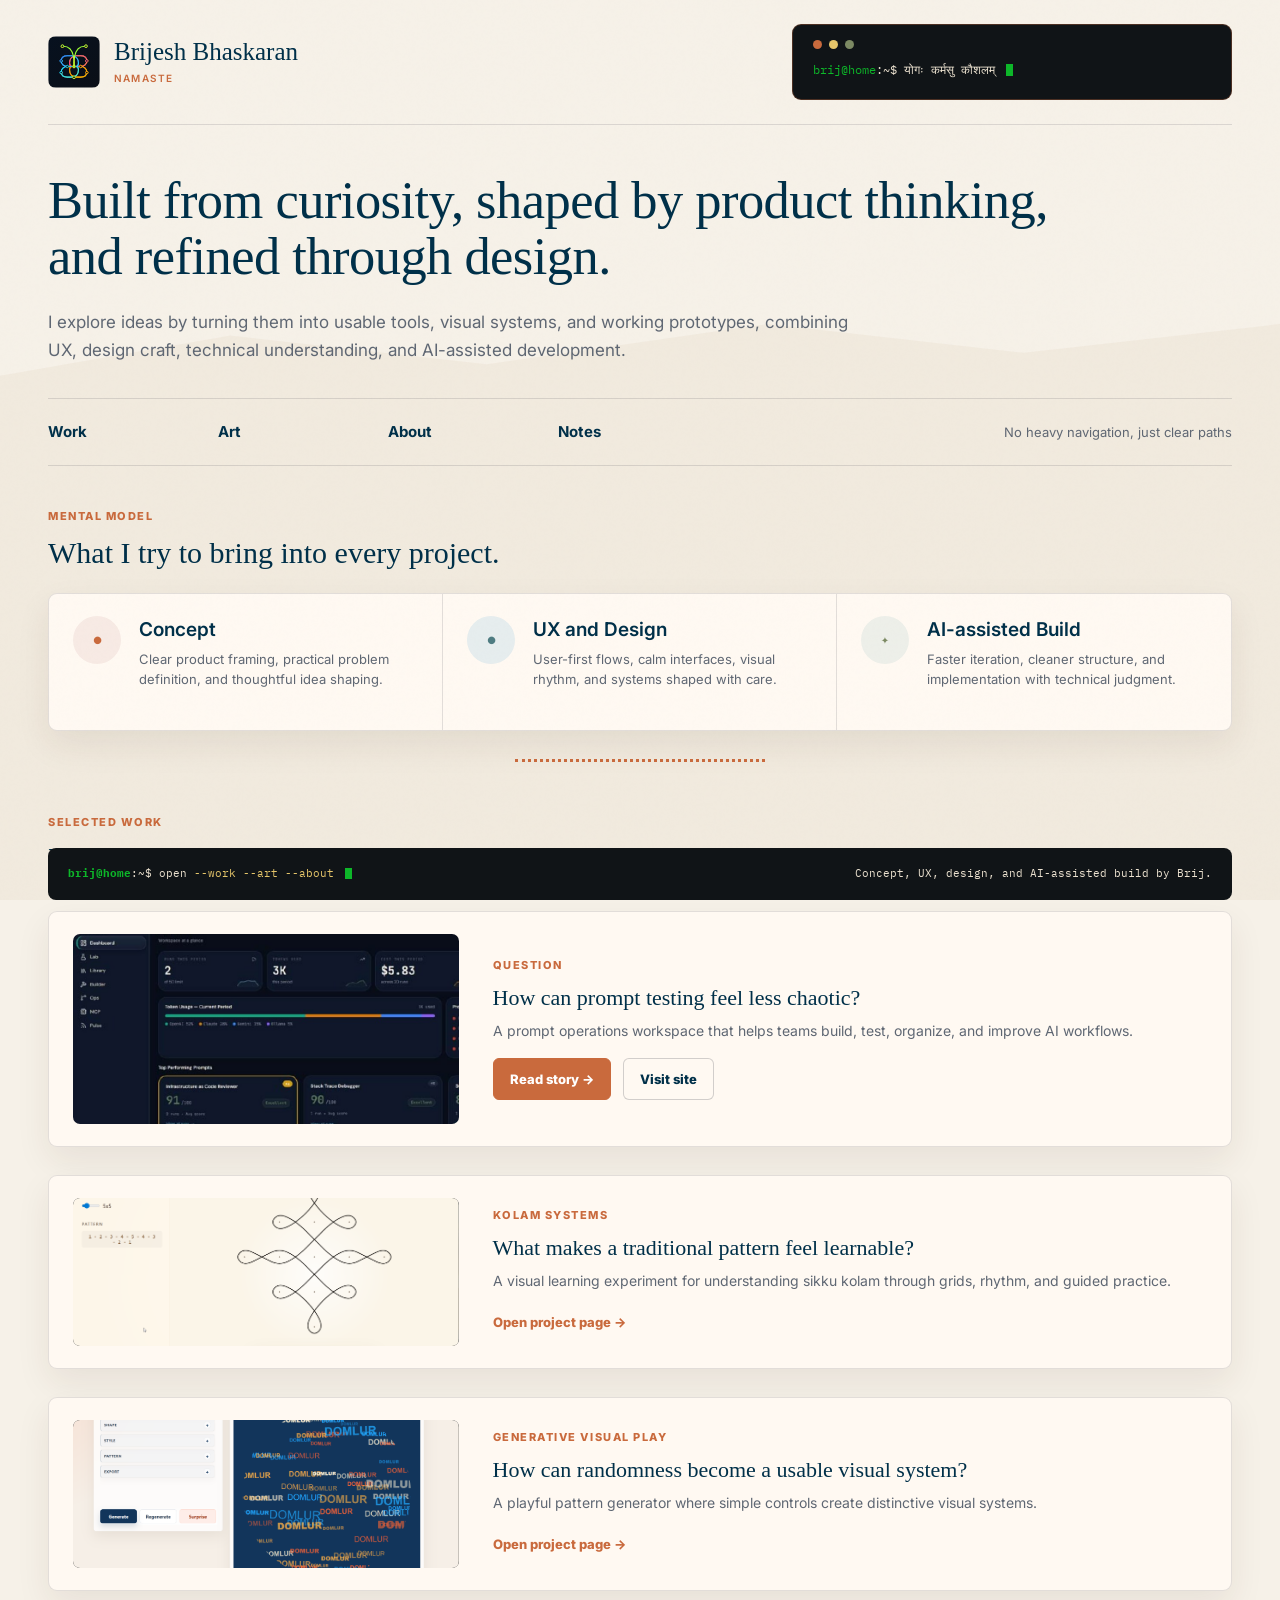
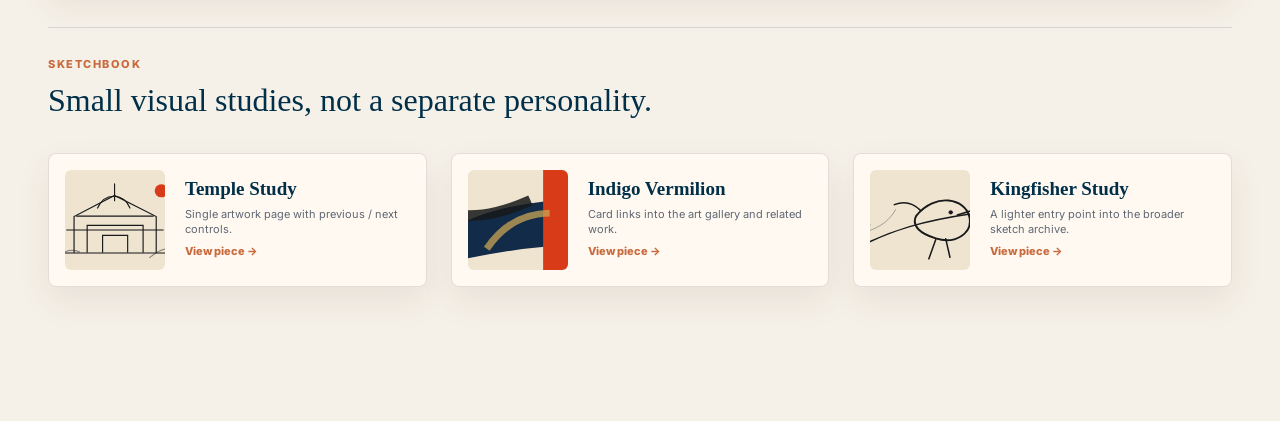
==== commit 532b1d9b: "Rebuild portfolio and add visual content admin" ====
--- a/index.html
+++ b/index.html
@@ -1,91 +1,40 @@
-<!DOCTYPE html>
+<!doctype html>
 <html lang="en">
 <head>
-  <meta charset="UTF-8" />
-  <meta name="viewport" content="width=device-width, initial-scale=1.0" />
-  <title>Brijesh Bhaskaran | Namaste!</title>
-  <meta
-    name="description"
-    content="Git Home is a curated portfolio of apps and experiments by Brijesh across prompt ops, generative patterns, visual utility, handcrafted ideas, and esop calculators."
-  />
-  <link rel="stylesheet" href="styles.css" />
+  <meta charset="utf-8"><meta name="viewport" content="width=device-width,initial-scale=1">
+  <meta name="description" content="Git Home — Brijesh Bhaskaran's product design portfolio.">
+  <title>Git Home — Brijesh Bhaskaran</title>
+  <link rel="icon" href="assets/icons/bb-icon.svg"><link rel="stylesheet" href="css/style.css">
 </head>
-<body>
-  <div class="page-shell">
-    <header class="brand-row" aria-label="Site introduction">
-      <a class="brand-mark" href="#" aria-label="Git Home">
-        <img src="/assets/images/bb-icon.svg" />
-      </a>
-      <div>
-        <p class="brand-kicker"> . . . .</p>
-        <h1>Brijesh Bhaskaran</h1>
-      </div>
-      <a class="brand-link" data-shared-link="githubProfile" href="#">GitHub</a>
-    </header>
-
-    <main>
-      <section class="hero" aria-labelledby="hero-title">
-        <div class="hero-copy">
-          <p class="eyebrow">Curated work</p>
-          <h2 id="hero-title">Built from curiosity, shaped by design, and driven by the joy of bringing ideas to life.</h2>
-          <p class="hero-text">
-            A curated collection of apps and experiments across prompt ops, generative patterns, visual utility,
-            handcrafted ideas, and practical calculators.
-          </p>
-          <div class="hero-actions" aria-label="Page sections">
-            <a class="button button-primary" href="#projects">View Projects</a>
-            <a class="button button-secondary" href="#about">About Brij</a>
-          </div>
-        </div>
-      </section>
-
-      <section class="section projects-section" id="projects" aria-labelledby="projects-title">
-        <div class="section-heading">
-          <p class="section-kicker">Selected projects</p>
-          <h2 id="projects-title">Projects</h2>
-        </div>
-        <div class="projects-grid" id="projects-grid" aria-live="polite"></div>
-      </section>
-
-      <section class="about-section" id="about" aria-labelledby="about-title">
-        <div class="about-card">
-          <span class="about-icon" aria-hidden="true">◌</span>
-          <div>
-            <h2 id="about-title">Concept</h2>
-            <p>
-              Clear product framing, practical problem definition, and thoughtful idea shaping from the start.
-            </p>
-          </div>
-        </div>
-        <div class="about-card">
-          <span class="about-icon" aria-hidden="true">⌁</span>
-          <div>
-            <h2>UX and Design</h2>
-            <p>
-              User-first flows, calm interfaces, visual rhythm, and design systems shaped by Brij.
-            </p>
-          </div>
-        </div>
-        <div class="about-card">
-          <span class="about-icon" aria-hidden="true">✦</span>
-          <div>
-            <h2>AI-assisted Build</h2>
-            <p>
-              Faster iteration, cleaner structure, and implementation brought to life with AI-assisted development.
-            </p>
-          </div>
-        </div>
-      </section>
-    </main>
-
-    <footer class="site-footer">
-      <p>© 2026 · </p>
-      <p>Concept, product thinking, UX, and design by Brijesh Bhaskaran · Brought to life with AI-assisted development.</p>
-      <a data-shared-link="githubProfile" href="#"> . . . . </a>
-    </footer>
-  </div>
-
-  <script src="js/app-data.js"></script>
-  <script src="js/main.js"></script>
-</body>
-</html>
+<body data-page="home">
+  <a class="skip-link" href="#main">Skip to content</a>
+  <header class="home-header">
+    <a class="home-wordmark" href="index.html"><img src="mockup/bb-icon.svg" alt=""><span><b>Brijesh Bhaskaran</b><small data-site-name>Git Home</small></span></a>
+    <div class="terminal shloka" data-shloka aria-label="Vedic shloka"></div>
+  </header>
+  <main id="main">
+    <section class="home-intro">
+      <h1 data-hero-heading></h1>
+      <p class="lede" data-hero-supporting></p>
+      <div class="home-paths"><nav class="page-links" data-page-links aria-label="Explore Git Home"></nav><p>No heavy navigation, just clear paths</p></div>
+    </section>
+    <section class="models section reveal" aria-labelledby="model-title">
+      <p class="eyebrow">Mental model</p><h2 id="model-title">What I try to bring into every project.</h2>
+      <div class="model-grid" data-models></div>
+      <div class="dotted-rule" aria-hidden="true"></div>
+    </section>
+    <section class="featured section reveal" aria-labelledby="featured-title">
+      <div class="section-heading"><div><p class="eyebrow">Selected work</p><h2 id="featured-title">Projects as questions, not just links.</h2></div></div>
+      <div class="story-list" data-featured-apps></div>
+    </section>
+    <section class="art-preview section reveal" aria-labelledby="art-title">
+      <div class="section-heading"><div><p class="eyebrow">Sketchbook</p><h2 id="art-title">Small visual studies, not a separate personality.</h2></div></div>
+      <div class="art-strip" data-artwork-preview></div>
+    </section>
+  </main>
+  <footer class="terminal-footer" data-footer></footer>
+  <nav class="bottom-nav" aria-label="Mobile navigation">
+    <a class="active" href="index.html"><span>⌂</span>Home</a><a href="app-pages/app.html"><span>▦</span>Apps</a><a href="art-pages/index.html"><span>✦</span>Art</a><a href="about.html"><span>◉</span>About</a><a href="admin.html"><span>⌘</span>Admin</a>
+  </nav>
+  <script src="js/data-loader.js"></script><script src="js/main.js"></script>
+</body></html>
--- a/css/style.css
+++ b/css/style.css
@@ -0,0 +1,403 @@
+@import url("https://api.fontshare.com/v2/css?f[]=melodrama@400,500&display=swap");
+@import url("https://fonts.googleapis.com/css2?family=IBM+Plex+Mono:wght@400;500&family=Inter:wght@400;500;600&display=swap");
+
+:root {
+  --page: #f6f1e8;
+  --wash: #efe7db;
+  --surface: #fff9f2;
+  --soft: #f3ece2;
+  --ink: #1f2430;
+  --muted: #5f6773;
+  --accent: #c96a3d;
+  --cool: #4f7c82;
+  --moss: #7c8a63;
+  --terminal: #101417;
+  --terminal-text: #ece2d0;
+  --green: #8ecf65;
+  --line: rgba(31, 36, 48, .13);
+  --line-strong: rgba(31, 36, 48, .2);
+  --display: Melodrama, Georgia, serif;
+  --serif: Georgia, "Times New Roman", serif;
+  --sans: Inter, system-ui, sans-serif;
+  --mono: "IBM Plex Mono", "SFMono-Regular", Consolas, monospace;
+  --page-shell: min(1920px, 100vw);
+  --shell: min(1280px, calc(100vw - 96px));
+  --reading: 820px;
+  --shadow: 0 14px 34px rgba(60, 40, 20, .08);
+}
+
+* { box-sizing: border-box; }
+html { scroll-behavior: smooth; }
+body {
+  margin: 0;
+  min-width: 320px;
+  min-height: 100vh;
+  display: flex;
+  flex-direction: column;
+  background: var(--page);
+  color: var(--ink);
+  font: 400 16px/1.6 var(--sans);
+  overflow-x: hidden;
+}
+body > main { width: 100%; flex: 1 0 auto; padding-bottom: 88px; }
+body::before {
+  content: "";
+  position: fixed;
+  inset: 36vh 0 0;
+  z-index: -2;
+  background: var(--wash);
+  opacity: .7;
+  clip-path: polygon(0 9%, 18% 2%, 38% 7%, 60% 0, 80% 5%, 100% 0, 100% 100%, 0 100%);
+}
+body::after {
+  content: "";
+  position: fixed;
+  inset: 0;
+  z-index: 100;
+  pointer-events: none;
+  opacity: .06;
+  background: url("../assets/textures/paper-grain.svg");
+  mix-blend-mode: multiply;
+}
+img { display: block; max-width: 100%; }
+a { color: inherit; text-decoration: none; }
+button, input, textarea { font: inherit; }
+h1, h2, h3, p { overflow-wrap: break-word; }
+.skip-link { position: fixed; top: 8px; left: 8px; z-index: 200; padding: 10px 14px; background: var(--terminal); color: white; transform: translateY(-150%); }
+.skip-link:focus { transform: none; }
+
+/* Shared header */
+.topbar,
+.home-header {
+  width: var(--shell);
+  min-height: 112px;
+  margin: auto;
+  padding: 24px 0;
+  display: flex;
+  align-items: center;
+  justify-content: space-between;
+  gap: 48px;
+  border-bottom: 1px solid var(--line);
+}
+.wordmark,
+.home-wordmark { display: flex; align-items: center; gap: 14px; flex: 0 1 auto; }
+.wordmark .mark { display: none; }
+.wordmark::before {
+  content: "";
+  width: 52px;
+  height: 52px;
+  flex: 0 0 52px;
+  border-radius: 8px;
+  background: url("../mockup/bb-icon.svg") center / cover no-repeat;
+}
+.wordmark span { display: block; }
+.wordmark b,
+.home-wordmark b { display: block; font: 500 25px/1.15 var(--display); }
+.home-wordmark span,.home-wordmark small{display:block}.home-wordmark small{margin-top:3px;color:var(--accent);font-size:10px;font-weight:600;letter-spacing:.12em;text-transform:uppercase}
+.wordmark small { display: none; }
+.home-wordmark img { width: 52px; height: 52px; border-radius: 8px; }
+.topnav { display: flex; gap: 34px; font-size: 14px; font-weight: 700; }
+.topnav a { position: relative; padding: 10px 0; }
+.topnav a::after { content: ""; position: absolute; left: 0; right: 100%; bottom: 5px; height: 2px; background: var(--accent); transition: right .2s; }
+.topnav a:hover::after,
+.topnav a[aria-current="page"]::after { right: 0; }
+
+/* Shared elements */
+.terminal {
+  background: var(--terminal);
+  color: var(--terminal-text);
+  border: 1px solid rgba(201, 106, 61, .32);
+  border-radius: 9px;
+  font: 12px/1.65 var(--mono);
+}
+.cursor { display: inline-block; width: 7px; height: 1em; margin-left: 4px; background: var(--green); vertical-align: -2px; animation: blink 1s steps(2) infinite; }
+@keyframes blink { 50% { opacity: 0; } }
+.eyebrow { margin: 0 0 10px; color: var(--accent); font-size: 11px; font-weight: 800; letter-spacing: .14em; text-transform: uppercase; }
+.lede { max-width: var(--reading); margin: 22px 0 0; color: var(--muted); font-size: 18px; line-height: 1.65; }
+.section-heading { display: flex; align-items: end; justify-content: space-between; gap: 32px; margin-bottom: 34px; }
+.section-heading h2,
+.about-page h2,
+.learning h2 { max-width: 820px; margin: 0; font: 400 clamp(32px, 2.4vw, 48px)/1.1 var(--display); }
+.text-link { color: var(--accent); font-size: 14px; font-weight: 800; }
+.button { display: inline-flex; align-items: center; justify-content: center; min-height: 42px; padding: 9px 16px; border: 1px solid var(--accent); border-radius: 6px; background: var(--accent); color: white; font-size: 13px; font-weight: 800; }
+.button.ghost { border-color: var(--line-strong); background: var(--surface); color: var(--ink); }
+.tags, .story-meta { display: flex; flex-wrap: wrap; gap: 7px; }
+.tags span, .story-meta span { padding: 4px 8px; border: 1px solid var(--line); border-radius: 99px; font-size: 10px; }
+.back-link { display: inline-flex; align-items: center; min-height: 44px; color: var(--accent); font-size: 14px; font-weight: 800; }
+.reveal { opacity: 1; transform: none; }
+
+/* Homepage */
+.home-header .shloka {
+  width: min(440px, 42vw);
+  min-height: 76px;
+  padding: 15px 20px;
+}
+.terminal-dots { display: flex; gap: 7px; margin-bottom: 11px; }
+.terminal-dots i { width: 9px; height: 9px; border-radius: 50%; background: var(--accent); }
+.terminal-dots i:nth-child(2) { background: #e6c66a; }
+.terminal-dots i:nth-child(3) { background: var(--moss); }
+.terminal-command { white-space: nowrap; }
+.terminal-command .prompt { color: var(--green); }
+.terminal-translit { display: none; }
+.home-intro,
+.section,
+.page-hero,
+.case-study,
+.art-detail,
+.about-page {
+  width: var(--shell);
+  margin-inline: auto;
+}
+.home-intro { padding: 48px 0 0; }
+.home-intro h1 {
+  max-width: 1060px;
+  margin: 0;
+  font: 500 clamp(51px, 4.1vw, 76px)/1.06 var(--display);
+  letter-spacing: -.01em;
+}
+.home-intro > .lede { max-width: 820px; margin: 24px 0 34px; font-size: 17px; }
+.home-paths { display: grid; grid-template-columns: 1fr auto; align-items: center; border-block: 1px solid var(--line); }
+.home-paths > p { margin: 0; color: var(--muted); font-size: 13px; }
+.page-links { display: grid; grid-template-columns: repeat(4, minmax(100px, 170px)); }
+.page-link { display: flex; align-items: center; min-height: 66px; font-size: 15px; font-weight: 800; }
+.page-link:hover { color: var(--accent); }
+.models { padding: 42px 0 26px; }
+.models > h2 { max-width: 900px; margin: 0 0 24px; font: 400 clamp(30px, 2.2vw, 42px)/1.1 var(--display); }
+.model-grid { display: grid; grid-template-columns: repeat(3, 1fr); overflow: hidden; border: 1px solid var(--line); border-radius: 9px; background: var(--surface); box-shadow: var(--shadow); }
+.model { display: flex; gap: 18px; min-height: 136px; padding: 22px 24px; border-right: 1px solid var(--line); }
+.model:last-child { border-right: 0; }
+.model-icon { display: grid; place-items: center; width: 48px; height: 48px; flex: 0 0 48px; border-radius: 50%; background: color-mix(in srgb, var(--accent) 14%, white); color: var(--accent); font-style: normal; font-size: 10px; }
+.model h3 { margin: 3px 0 7px; font: 600 19px/1.2 var(--sans); }
+.model p { max-width: 300px; margin: 0; color: var(--muted); font-size: 13px; line-height: 1.55; }
+.dotted-rule { width: 250px; margin: 28px auto 0; border-top: 3px dotted var(--accent); }
+.featured { padding: 26px 0 36px; }
+.story-list { display: grid; gap: 28px; }
+.story-card { display: grid; grid-template-columns: minmax(280px, 34%) 1fr; gap: 34px; align-items: center; min-height: 194px; padding: 21px 24px; border: 1px solid var(--line); border-radius: 9px; background: var(--surface); box-shadow: var(--shadow); }
+.story-card.story-hoodi { min-height: 236px; }
+.story-visual { height: 148px; overflow: hidden; border-radius: 7px; background: var(--terminal); }
+.story-hoodi .story-visual { height: 190px; }
+.story-visual img { width: 100%; height: 100%; object-fit: cover; transition: transform .25s; }
+.story-card:hover .story-visual img { transform: scale(1.02); }
+.story-question { max-width: 760px; margin: 6px 0 9px; font: 500 clamp(22px, 1.5vw, 27px)/1.18 var(--display); }
+.story-copy { max-width: 760px; margin: 0; color: var(--muted); font-size: 14px; }
+.story-links { display: flex; gap: 12px; margin-top: 16px; }
+.story-card:not(.story-hoodi) .story-links .button { min-height: 28px; padding: 0; border: 0; background: transparent; color: var(--accent); }
+.art-preview { padding: 28px 0 46px; border-top: 1px solid var(--line); }
+.art-strip { display: grid; grid-template-columns: repeat(3, 1fr); gap: 24px; }
+.art-mini { display: grid; grid-template-columns: 100px 1fr; gap: 20px; align-items: center; min-height: 132px; padding: 16px; border: 1px solid var(--line); border-radius: 8px; background: var(--surface); box-shadow: var(--shadow); }
+.art-mini img { width: 100px; height: 100px; border-radius: 6px; object-fit: cover; }
+.art-mini span, .art-mini b, .art-mini small, .art-mini em { display: block; }
+.art-mini b { font: 700 19px/1.2 var(--serif); }
+.art-mini small { margin: 6px 0; color: var(--muted); font-size: 11px; line-height: 1.4; }
+.art-mini em { color: var(--accent); font-size: 11px; font-style: normal; font-weight: 800; }
+
+/* Shared compact footer */
+.terminal-footer.compact-footer {
+  width: var(--shell);
+  max-width: 1280px;
+  min-height: 52px;
+  position: fixed;
+  left: 50%;
+  bottom: 0;
+  z-index: 90;
+  margin: 0;
+  transform: translateX(-50%);
+  padding: 12px 20px;
+  display: flex;
+  align-items: center;
+  justify-content: space-between;
+  gap: 24px;
+  border-radius: 8px;
+  background: var(--terminal);
+  color: var(--terminal-text);
+  font: 11px/1.6 var(--mono);
+}
+.terminal-footer strong { color: var(--green); }
+.terminal-footer a { color: #e6c66a; text-underline-offset: 3px; }
+.terminal-footer a:hover { text-decoration: underline; }
+
+/* Shared inner-page hero */
+.page-hero { padding: 56px 0 38px; border-bottom: 1px solid var(--line); }
+.page-hero h1,
+.case-hero h1,
+.art-detail h1,
+.about-page h1 {
+  max-width: 1000px;
+  margin: 0;
+  font: 500 clamp(38px, 2.7vw, 52px)/1.07 var(--display);
+  letter-spacing: -.02em;
+}
+.page-hero .lede { max-width: 760px; }
+
+/* Apps index */
+.apps-index { padding: 42px 0 64px; }
+.app-grid { columns: 3 340px; column-gap: 24px; }
+.app-card { break-inside: avoid; margin: 0 0 24px; overflow: hidden; border: 1px solid var(--line); border-radius: 9px; background: var(--surface); box-shadow: var(--shadow); transition: transform .2s; }
+.app-card:hover { transform: translateY(-3px); }
+.app-card-preview { aspect-ratio: 16/9; overflow: hidden; background: var(--soft); }
+.app-card-preview img { width: 100%; height: 100%; object-fit: cover; }
+.app-card-body { padding: 22px; }
+.app-card-title { display: flex; align-items: center; gap: 13px; }
+.app-card-title img { width: 42px; height: 42px; border-radius: 9px; object-fit: cover; }
+.app-card h2 { margin: 0; font: 700 25px/1.15 var(--serif); }
+.app-card .question { margin: 17px 0 9px; font: 700 17px/1.35 var(--serif); }
+.app-card .desc { margin: 0; color: var(--muted); font-size: 13px; }
+.app-card .story-meta { margin-top: 16px; }
+.card-actions { display: flex; gap: 18px; margin-top: 18px; color: var(--accent); font-size: 12px; font-weight: 800; }
+
+/* Case studies */
+.case-study { padding-top: 36px; }
+.case-hero { padding: 34px 0 44px; }
+.case-title { display: flex; align-items: center; gap: 18px; }
+.case-title img { width: 60px; height: 60px; border-radius: 13px; object-fit: cover; }
+.case-question { max-width: 900px; margin: 30px 0 12px; font: 500 clamp(28px, 2vw, 40px)/1.12 var(--display); }
+.case-actions { display: flex; flex-wrap: wrap; align-items: center; gap: 10px; margin-top: 24px; }
+.case-cover { aspect-ratio: 16/7; overflow: hidden; border-radius: 9px; background: var(--terminal); box-shadow: var(--shadow); }
+.case-cover img { width: 100%; height: 100%; object-fit: cover; }
+.case-body { display: grid; grid-template-columns: repeat(3, 1fr); margin-top: 56px; border-block: 1px solid var(--line-strong); }
+.case-body section { padding: 28px; border-right: 1px solid var(--line); }
+.case-body section:last-child { border-right: 0; }
+.case-body p:not(.eyebrow) { color: var(--muted); font-size: 14px; }
+.screens { padding: 64px 0; }
+.screenshot-grid { display: grid; grid-template-columns: repeat(2, 1fr); gap: 20px; }
+.screenshot-grid figure { margin: 0; overflow: hidden; border-radius: 8px; background: var(--terminal); box-shadow: var(--shadow); }
+.screenshot-grid img { width: 100%; aspect-ratio: 16/10; object-fit: cover; }
+.learning { margin-bottom: 52px; padding: 44px; background: var(--terminal); color: var(--terminal-text); border-radius: 8px; }
+.learning > div { columns: 2; column-gap: 56px; }
+.learning p { margin-top: 0; color: rgba(255,255,255,.72); font: 500 17px/1.55 var(--serif); }
+.prev-next { display: grid; grid-template-columns: 1fr 1fr; margin: 48px 0; border: 1px solid var(--line); border-radius: 7px; overflow: hidden; }
+.prev-next a { display: flex; align-items: center; min-height: 58px; padding: 16px 20px; font-size: 13px; font-weight: 800; }
+.prev-next a:last-child { justify-content: flex-end; background: var(--accent); color: white; }
+
+/* Art */
+.filters { display: flex; flex-wrap: wrap; gap: 8px; margin-top: 28px; }
+.filters button { min-height: 40px; padding: 7px 15px; border: 1px solid var(--line); border-radius: 99px; background: transparent; color: var(--ink); cursor: pointer; font-size: 12px; font-weight: 700; }
+.filters button.active { background: var(--ink); color: var(--page); }
+.gallery { columns: 3 320px; column-gap: 24px; padding: 42px 0 64px; }
+.art-card { break-inside: avoid; display: block; margin-bottom: 26px; }
+.art-card figure { margin: 0; overflow: hidden; border-radius: 8px; background: var(--soft); box-shadow: var(--shadow); }
+.art-card:nth-child(3n+1) figure { aspect-ratio: 4/5; }
+.art-card:nth-child(3n+2) figure { aspect-ratio: 1; }
+.art-card:nth-child(3n) figure { aspect-ratio: 5/6; }
+.art-card img { width: 100%; height: 100%; object-fit: cover; transition: transform .25s; }
+.art-card:hover img { transform: scale(1.02); }
+.art-card h2 { margin: 11px 0 1px; font: 700 20px/1.2 var(--serif); }
+.art-card p { margin: 0; color: var(--muted); font-size: 11px; }
+.art-detail { padding-top: 48px; }
+.art-detail-grid { display: grid; grid-template-columns: 1.2fr .8fr; gap: 54px; align-items: center; margin-top: 24px; }
+.art-detail figure { min-height: 60vh; margin: 0; display: grid; place-items: center; background: rgba(255,255,255,.25); border-radius: 8px; }
+.art-detail figure img { max-height: 72vh; }
+
+/* About */
+.about-page { padding-top: 72px; }
+.about-intro { max-width: 1050px; }
+.about-story { display: grid; grid-template-columns: .8fr 1.2fr; gap: 64px; margin: 68px 0; }
+.about-story .story-text { max-width: 720px; color: var(--muted); font-size: 16px; }
+.strength-grid { display: grid; grid-template-columns: repeat(3,1fr); border-block: 1px solid var(--line-strong); }
+.strength { padding: 26px; border-right: 1px solid var(--line); }
+.strength:last-child { border-right: 0; }
+.strength h3 { margin: 0 0 8px; font: 700 22px/1.2 var(--serif); }
+.strength p:last-child { color: var(--muted); font-size: 13px; }
+.work-grid { display: grid; grid-template-columns: 1fr 1fr; gap: 64px; margin: 68px 0; }
+.work-grid ol { margin: 0; padding: 0; list-style: none; counter-reset: item; }
+.work-grid li { counter-increment: item; padding: 15px 0; border-top: 1px solid var(--line); font-size: 14px; }
+.work-grid li::before { content: "0" counter(item); margin-right: 18px; color: var(--accent); font: 11px var(--mono); }
+.profile-terminal { margin: 54px 0; padding: 20px; }
+.contact-row { display: flex; flex-wrap: wrap; gap: 10px; margin: 28px 0 70px; }
+.bottom-nav { display: none; }
+
+/* Stop all growth after a 2048px viewport. */
+@media (min-width: 2048px) {
+  :root { --shell: 1280px; }
+  body { font-size: 16px; }
+}
+
+@media (max-width: 1024px) {
+  :root { --shell: calc(100vw - 48px); }
+  .home-header .shloka { width: 400px; }
+  .model { padding: 24px 20px; }
+  .model-icon { width: 48px; height: 48px; flex-basis: 48px; }
+  .story-card { grid-template-columns: 34% 1fr; gap: 30px; }
+  .art-strip { gap: 16px; }
+  .art-mini { grid-template-columns: 82px 1fr; }
+  .art-mini img { width: 82px; height: 82px; }
+  .app-grid, .gallery { columns: 2 300px; }
+}
+
+@media (max-width: 760px) {
+  :root { --shell: calc(100vw - 40px); }
+  body { min-height: 0; display: block; font-size: 15px; padding-bottom: 72px; }
+  .topbar, .home-header { min-height: 76px; padding: 14px 0; }
+  .topnav { display: none; }
+  .wordmark::before, .home-wordmark img { width: 44px; height: 44px; flex-basis: 44px; }
+  .wordmark b, .home-wordmark b { font-size: 20px; }
+  .home-header { align-items: stretch; flex-direction: column; gap: 16px; }
+  .home-header .shloka { width: 100%; min-height: 0; }
+  .terminal-command { white-space: normal; overflow-wrap: anywhere; }
+  .terminal-translit { display: block; margin-top: 7px; color: #e6c66a; }
+  .home-intro { padding-top: 40px; }
+  .home-intro h1 { font-size: clamp(38px, 11vw, 50px); }
+  .home-intro > .lede, .lede { font-size: 16px; }
+  .home-paths { grid-template-columns: 1fr; }
+  .home-paths > p { display: none; }
+  .page-links { grid-template-columns: 1fr 1fr; }
+  .page-link { min-height: 54px; border-bottom: 1px solid var(--line); }
+  .models { padding-top: 40px; }
+  .model-grid, .strength-grid { grid-template-columns: 1fr; }
+  .model, .strength { min-height: 0; border-right: 0; border-bottom: 1px solid var(--line); }
+  .model:last-child, .strength:last-child { border-bottom: 0; }
+  .featured { padding-top: 26px; }
+  .section-heading { align-items: flex-start; flex-direction: column; margin-bottom: 26px; }
+  .section-heading h2, .about-page h2, .learning h2 { font-size: 32px; }
+  .story-card, .story-card.story-hoodi { grid-template-columns: 1fr; min-height: 0; padding: 18px; gap: 20px; }
+  .story-visual, .story-hoodi .story-visual { height: auto; aspect-ratio: 16/10; }
+  .story-question { font-size: 24px; }
+  .art-strip { grid-template-columns: 1fr; }
+  .art-mini { grid-template-columns: 88px 1fr; }
+  .art-mini img { width: 88px; height: 88px; }
+  body > main { padding-bottom: 0; }
+  .terminal-footer.compact-footer { position: static; width: var(--shell); margin: 24px auto 16px; align-items: flex-start; flex-direction: column; gap: 4px; transform: none; }
+  .page-hero { padding: 46px 0 34px; }
+  .page-hero h1, .case-hero h1, .art-detail h1, .about-page h1 { font-size: 40px; }
+  .app-grid, .gallery { columns: 1; }
+  .apps-index, .gallery { padding-top: 30px; }
+  .app-card:hover { transform: none; }
+  .case-study { padding-top: 20px; }
+  .case-hero { padding: 24px 0 32px; }
+  .case-question { font-size: 29px; }
+  .case-actions .button { flex: 1; }
+  .case-cover { aspect-ratio: 16/10; }
+  .case-body { grid-template-columns: 1fr; margin-top: 38px; }
+  .case-body section { padding: 22px 0; border-right: 0; border-bottom: 1px solid var(--line); }
+  .case-body section:last-child { border-bottom: 0; }
+  .screens { padding: 46px 0; }
+  .screenshot-grid { grid-template-columns: 1fr; }
+  .learning { padding: 28px 22px; }
+  .learning > div { columns: 1; }
+  .art-detail { padding-top: 28px; }
+  .art-detail-grid, .about-story, .work-grid { grid-template-columns: 1fr; gap: 28px; }
+  .art-detail figure { min-height: 0; }
+  .about-page { padding-top: 46px; }
+  .about-story, .work-grid { margin: 50px 0; }
+  .bottom-nav {
+    position: fixed;
+    inset: auto 0 0;
+    z-index: 110;
+    display: grid;
+    grid-template-columns: repeat(5,1fr);
+    padding: 7px;
+    padding-bottom: max(7px, env(safe-area-inset-bottom));
+    border-top: 1px solid rgba(255,255,255,.15);
+    background: var(--terminal);
+    color: var(--terminal-text);
+  }
+  .bottom-nav a { display: flex; min-height: 46px; flex-direction: column; align-items: center; justify-content: center; gap: 1px; border-radius: 5px; font-size: 9px; }
+  .bottom-nav a span { font-size: 16px; }
+  .bottom-nav a.active { background: rgba(255,255,255,.1); color: #e6c66a; }
+}
+
+@media (prefers-reduced-motion: reduce) {
+  html { scroll-behavior: auto; }
+  *, *::before, *::after { animation: none !important; transition: none !important; }
+}
+.no-motion *, .no-motion *::before, .no-motion *::after { animation: none !important; transition: none !important; }
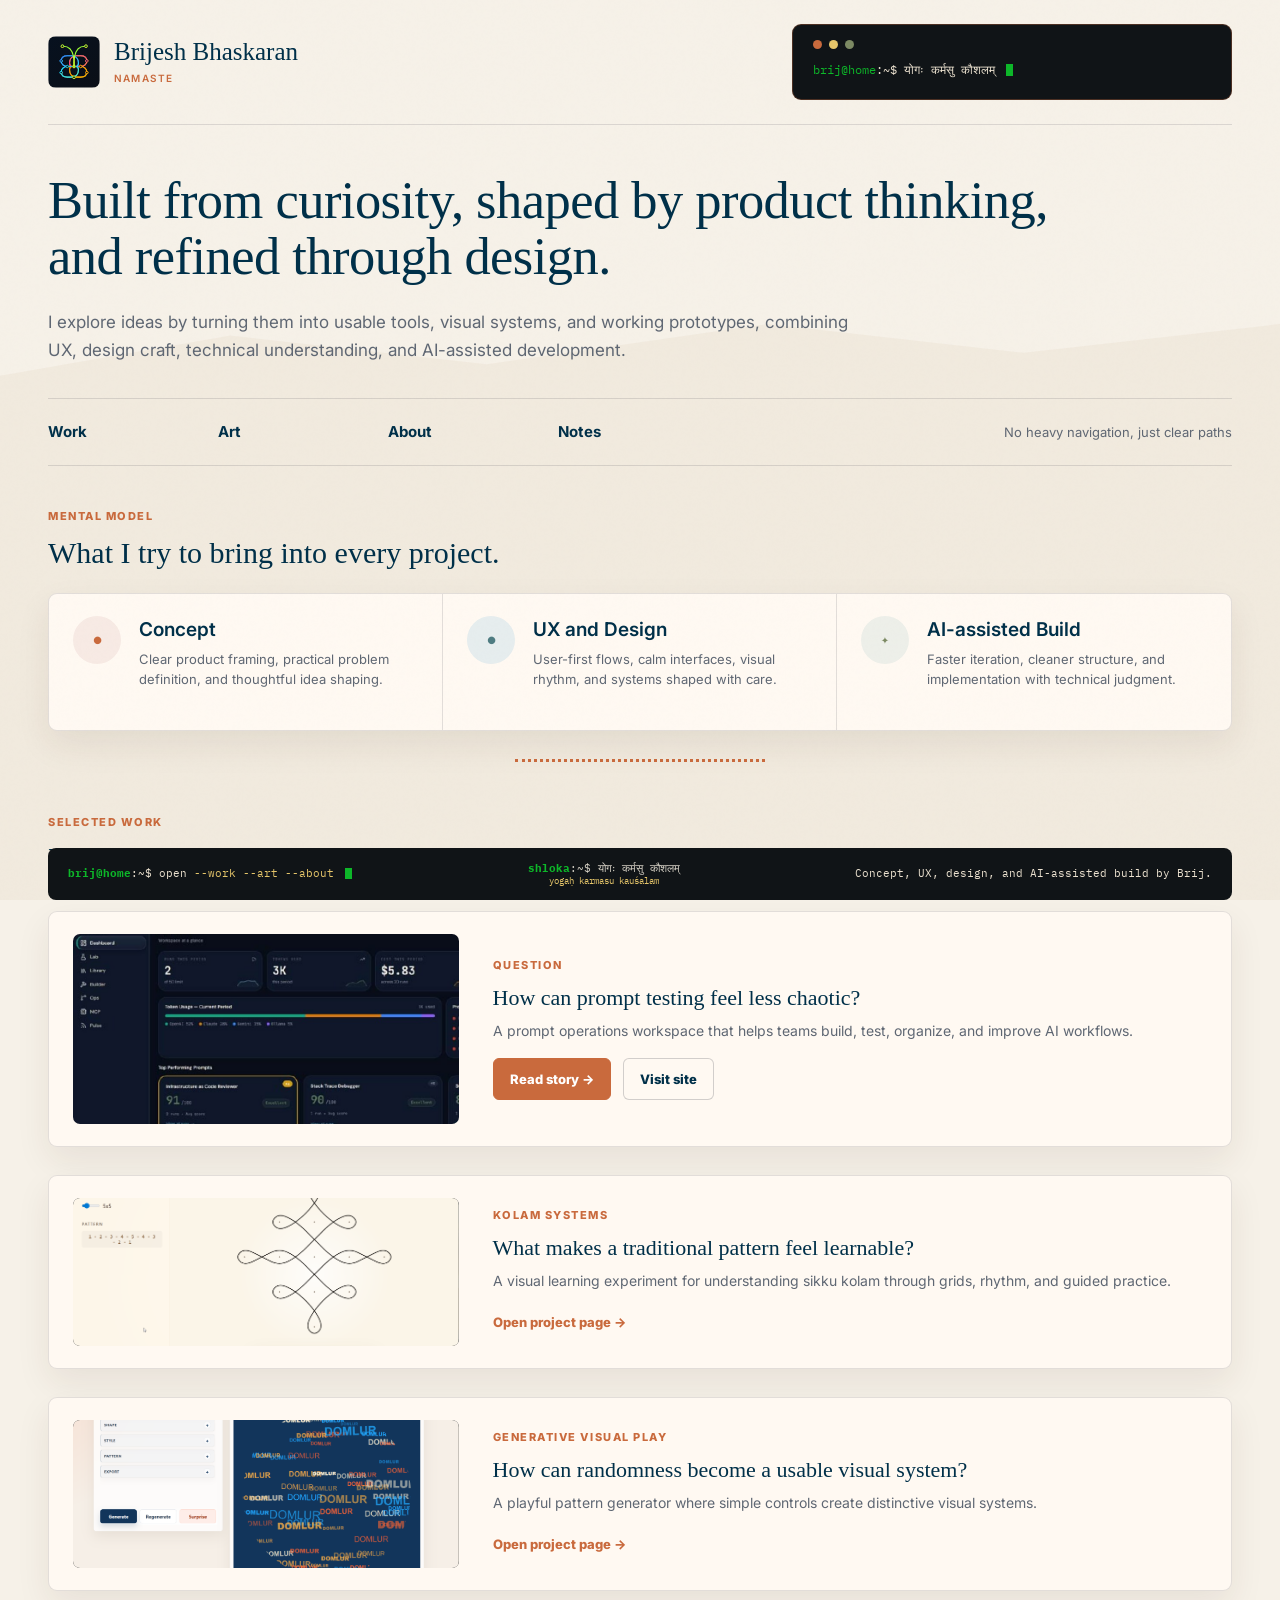
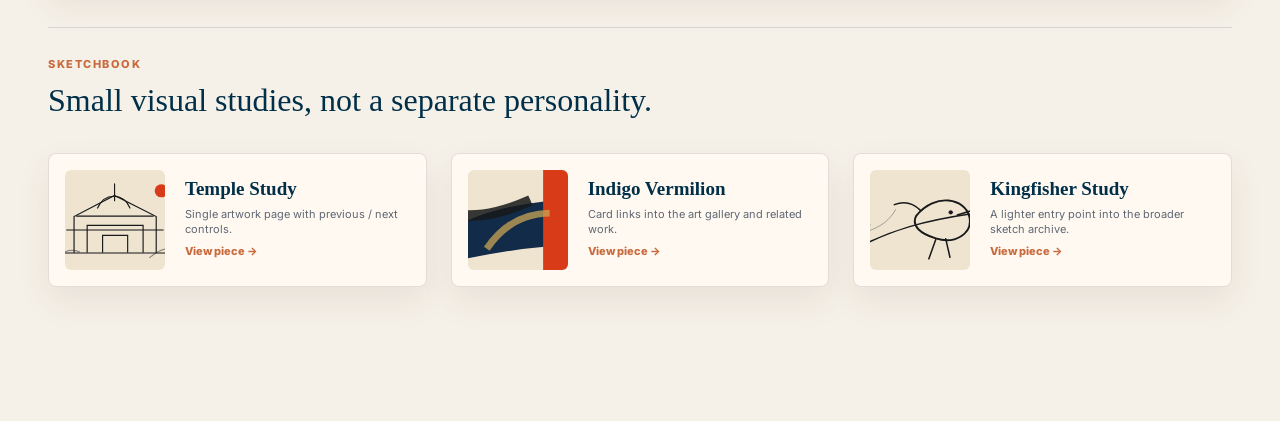
==== commit 86aed2e9: "Updated many sections, floating menu" ====
--- a/index.html
+++ b/index.html
@@ -4,7 +4,7 @@
   <meta charset="utf-8"><meta name="viewport" content="width=device-width,initial-scale=1">
   <meta name="description" content="Git Home — Brijesh Bhaskaran's product design portfolio.">
   <title>Git Home — Brijesh Bhaskaran</title>
-  <link rel="icon" href="assets/icons/bb-icon.svg"><link rel="stylesheet" href="css/style.css">
+  <link rel="icon" href="assets/icons/bb-icon.svg"><link rel="stylesheet" href="css/style.css?v=20260724g">
 </head>
 <body data-page="home">
   <a class="skip-link" href="#main">Skip to content</a>
@@ -34,7 +34,7 @@
   </main>
   <footer class="terminal-footer" data-footer></footer>
   <nav class="bottom-nav" aria-label="Mobile navigation">
-    <a class="active" href="index.html"><span>⌂</span>Home</a><a href="app-pages/app.html"><span>▦</span>Apps</a><a href="art-pages/index.html"><span>✦</span>Art</a><a href="about.html"><span>◉</span>About</a><a href="admin.html"><span>⌘</span>Admin</a>
+    <a class="active" href="index.html"><span>⌂</span>Home</a><a href="app-pages/app.html"><span>▦</span>Apps</a><a href="art-pages/index.html"><span>✦</span>Art</a><a href="about.html"><span>◉</span>About</a>
   </nav>
-  <script src="js/data-loader.js"></script><script src="js/main.js"></script>
+  <script src="js/data-loader.js?v=20260724g"></script><script src="js/main.js?v=20260724g"></script>
 </body></html>
--- a/css/style.css
+++ b/css/style.css
@@ -203,15 +203,21 @@
   margin: 0;
   transform: translateX(-50%);
   padding: 12px 20px;
-  display: flex;
+  display: grid;
+  grid-template-columns: auto minmax(240px,1fr) auto;
   align-items: center;
-  justify-content: space-between;
   gap: 24px;
   border-radius: 8px;
   background: var(--terminal);
   color: var(--terminal-text);
   font: 11px/1.6 var(--mono);
 }
+.footer-nav, .footer-credit { white-space: nowrap; }
+.footer-credit { text-align: right; }
+.footer-shloka { min-width: 0; text-align: center; color: #d5d0c5; line-height: 1.35; }
+.footer-shloka span { display: block; overflow-wrap: anywhere; }
+.footer-shloka-command strong { color: var(--green); }
+.footer-shloka > span:last-child { color: #e6c66a; font-size: 9px; }
 .terminal-footer strong { color: var(--green); }
 .terminal-footer a { color: #e6c66a; text-underline-offset: 3px; }
 .terminal-footer a:hover { text-decoration: underline; }
@@ -289,21 +295,141 @@
 .art-detail figure img { max-height: 72vh; }
 
 /* About */
-.about-page { padding-top: 72px; }
-.about-intro { max-width: 1050px; }
-.about-story { display: grid; grid-template-columns: .8fr 1.2fr; gap: 64px; margin: 68px 0; }
-.about-story .story-text { max-width: 720px; color: var(--muted); font-size: 16px; }
-.strength-grid { display: grid; grid-template-columns: repeat(3,1fr); border-block: 1px solid var(--line-strong); }
-.strength { padding: 26px; border-right: 1px solid var(--line); }
-.strength:last-child { border-right: 0; }
-.strength h3 { margin: 0 0 8px; font: 700 22px/1.2 var(--serif); }
-.strength p:last-child { color: var(--muted); font-size: 13px; }
-.work-grid { display: grid; grid-template-columns: 1fr 1fr; gap: 64px; margin: 68px 0; }
-.work-grid ol { margin: 0; padding: 0; list-style: none; counter-reset: item; }
-.work-grid li { counter-increment: item; padding: 15px 0; border-top: 1px solid var(--line); font-size: 14px; }
-.work-grid li::before { content: "0" counter(item); margin-right: 18px; color: var(--accent); font: 11px var(--mono); }
-.profile-terminal { margin: 54px 0; padding: 20px; }
+.about-page { padding-top: 64px; padding-bottom: 80px; }
+.about-page > section { padding: 56px 0; border-bottom: 1px solid var(--line); scroll-margin-top: 104px; }
+.about-page > section:first-child { padding-top: 0; }
+.about-page > section:last-child { border-bottom: 0; }
+.about-index { position: sticky; top: 12px; z-index: 80; width: 100%; margin: 18px 0 0; padding: 6px; border: 1px solid rgba(31,36,48,.15); border-radius: 8px; background: rgba(246,241,232,.92); box-shadow: 0 9px 24px rgba(60,40,20,.1); backdrop-filter: blur(14px); }
+.about-index-links { display: grid; grid-template-columns: repeat(6,minmax(0,1fr)); }
+.about-index-toggle { display: none; }
+.about-index a { min-width: 0; padding: 8px 12px; border-right: 1px solid var(--line); transition: background .18s ease,color .18s ease; }
+.about-index a:last-child { border-right: 0; }
+.about-index b,.about-index span { display: block; overflow: hidden; text-overflow: ellipsis; white-space: nowrap; }
+.about-index b { font: 700 11px var(--mono); }
+.about-index span { margin-top: 2px; color: var(--muted); font-size: 9px; }
+.about-index a:hover,.about-index a.active { border-radius: 4px; background: var(--terminal); color: var(--terminal-text); }
+.about-index a:hover span,.about-index a.active span { color: #d1c9bb; }
+.about-hero h1 { max-width: 1120px; font-size: clamp(46px, 4.3vw, 70px); }
+.about-product-link { position: relative; color: inherit; white-space: nowrap; }
+.about-product-link::after { content: "↗"; display: inline-block; margin-left: .12em; color: var(--accent); font: .38em var(--mono); vertical-align: top; transform: translate(0,.25em); transition: transform .2s ease; }
+.about-product-link::before { content: ""; position: absolute; right: 0; bottom: .03em; left: 0; height: 2px; background: var(--accent); transform: scaleX(.18); transform-origin: left; transition: transform .25s ease; }
+.bridge-product-link { color: var(--accent); text-decoration: underline; text-decoration-thickness: 1px; text-underline-offset: .18em; }
+.bridge-product-link:hover { color: var(--ink); }
+.about-product-link:hover::before { transform: scaleX(1); }
+.about-product-link:hover::after { transform: translate(.12em,.08em); }
+.about-hero-copy { display: grid; grid-template-columns: 1.05fr .95fr; gap: 72px; margin-top: 42px; align-items: start; }
+.about-hero-copy > p { margin: 0; font: 500 22px/1.5 var(--serif); }
+.about-hero-copy > div { max-width: 600px; color: var(--muted); }
+.about-hero-copy > div p:first-child { margin-top: 0; }
+.about-facts { display: grid; grid-template-columns: repeat(3,1fr); margin-top: 58px; border-block: 1px solid var(--line-strong); }
+.about-facts div { display: flex; align-items: baseline; gap: 14px; padding: 22px 24px; border-right: 1px solid var(--line); }
+.about-facts div:last-child { border-right: 0; }
+.about-facts strong { color: var(--accent); font: 500 36px/1 var(--display); }
+.about-facts span { max-width: 170px; color: var(--muted); font: 11px/1.4 var(--mono); }
+.about-section-head { display: grid; grid-template-columns: .72fr 1.28fr; gap: 40px; align-items: start; margin-bottom: 40px; }
+.about-section-head h2, .career-heading h2, .about-bridge h2, .about-pitch h2 { max-width: 760px; margin: 0; font: 500 37px/1.08 var(--display); }
+.capability-grid { display: grid; grid-template-columns: repeat(4,1fr); border: 1px solid var(--line-strong); }
+.about-capability { min-height: 260px; padding: 26px; border-right: 1px solid var(--line); }
+.about-capability:last-child { border-right: 0; }
+.about-capability > span { color: var(--accent); font: 11px var(--mono); }
+.about-capability h3 { margin: 52px 0 10px; font: 700 21px/1.2 var(--serif); }
+.about-capability p { margin: 0; color: var(--muted); font-size: 13px; }
+.about-domains .about-section-head > div > p { max-width: 760px; margin: 18px 0 0; color: var(--muted); }
+.domain-grid { display: grid; grid-template-columns: repeat(2,1fr); border-top: 1px solid var(--line-strong); }
+.domain-card { display: grid; grid-template-columns: 42px .72fr 1.28fr; gap: 18px; align-items: start; padding: 22px 24px; border-right: 1px solid var(--line); border-bottom: 1px solid var(--line); transition: background .2s ease, transform .2s ease; }
+.domain-card:nth-child(2n) { border-right: 0; }
+.domain-card:hover { z-index: 1; background: rgba(255,255,255,.32); transform: translateY(-3px); }
+.domain-card > span { color: var(--accent); font: 10px var(--mono); }
+.domain-card h3 { margin: 0; font: 700 18px/1.25 var(--serif); }
+.domain-card p { margin: 0; color: var(--muted); font-size: 12px; }
+.career-heading { display: grid; grid-template-columns: 1fr auto; gap: 48px; align-items: end; margin-bottom: 42px; }
+.career-heading > div:first-child > p:last-child { max-width: 720px; margin: 18px 0 0; color: var(--muted); }
+.career-stamp { width: 154px; height: auto; color: var(--accent); transform: rotate(-4deg); opacity: .82; }
+.career-mark-field { position: relative; display: grid; grid-template-columns: repeat(12,1fr); grid-auto-rows: 98px; gap: 12px; padding: 26px; overflow: hidden; border: 1px solid var(--line-strong); border-radius: 9px; background: linear-gradient(145deg,rgba(255,255,255,.38),rgba(232,224,210,.3)); }
+.career-mark-field::before { content: ""; position: absolute; inset: 50% -5% auto; border-top: 1px dashed rgba(190,75,43,.38); transform: rotate(-7deg); }
+.career-mark { position: relative; z-index: 1; display: grid; place-items: center; min-width: 0; margin: 0; padding: 14px; border: 1px solid rgba(16,61,75,.16); border-radius: 7px; background: rgba(255,250,241,.86); box-shadow: 0 8px 20px rgba(68,48,26,.08); transition: transform .25s ease, box-shadow .25s ease; }
+.career-mark:hover { z-index: 2; transform: translateY(-5px) rotate(0deg) !important; box-shadow: 0 16px 28px rgba(68,48,26,.16); }
+.career-mark svg { width: 100%; height: 62px; overflow: hidden; }
+.career-mark figcaption { position: absolute; right: 8px; bottom: 6px; color: var(--muted); font: 8px var(--mono); opacity: .7; }
+.career-mark-1 { grid-column: 1/4; transform: rotate(-2deg); }
+.career-mark-2 { grid-column: 5/8; transform: rotate(2deg); }
+.career-mark-3 { grid-column: 9/11; transform: rotate(-3deg); }
+.career-mark-4 { grid-column: 2/5; transform: rotate(1.5deg); }
+.career-mark-5 { grid-column: 6/9; transform: rotate(-1deg); }
+.career-mark-6 { grid-column: 10/13; transform: rotate(2.5deg); }
+.career-mark-7 { grid-column: 1/4; transform: rotate(2deg); }
+.career-mark-8 { grid-column: 5/8; transform: rotate(-2.5deg); }
+.career-mark-9 { grid-column: 9/12; transform: rotate(1deg); }
+.career-section:not(.visible) .career-mark { opacity: 0; transform: translateY(18px) rotate(-5deg); }
+.career-section.visible .career-mark { opacity: 1; transition-delay: calc(var(--i) * 55ms); }
+.career-layout { margin-top: 38px; }
+.career-timeline { display: grid; grid-template-columns: repeat(2,minmax(0,1fr)); margin: 0; padding: 0; list-style: none; border-top: 1px solid var(--line-strong); border-left: 1px solid var(--line); }
+.career-timeline li { display: grid; grid-template-columns: 92px 1fr; gap: 9px 18px; align-content: start; min-width: 0; padding: 20px; border-right: 1px solid var(--line); border-bottom: 1px solid var(--line); transition: background .2s ease; }
+.career-timeline li:hover { background: rgba(255,255,255,.24); }
+.career-timeline time { padding-top: 4px; color: var(--accent); font: 11px var(--mono); }
+.career-company,.career-detail { grid-column: 2; }
+.career-detail p { margin-top: 0; }
+.career-timeline .career-work { margin-top: 12px; color: var(--ink); font: 11px/1.65 var(--mono); }
+.career-timeline h3 { margin: 0 0 2px; font: 700 21px/1.2 var(--serif); }
+.career-timeline p { margin: 6px 0 0; color: var(--muted); font-size: 13px; }
+.career-timeline .career-role { margin-top: 5px; color: var(--ink); font: 11px var(--mono); }
+.career-timeline .career-note { margin-top: 2px; }
+.about-bridge { display: grid; grid-template-columns: .78fr 1.22fr; gap: 72px; }
+.bridge-copy { max-width: 720px; }
+.bridge-copy p { margin: 0 0 20px; color: var(--muted); font-size: 16px; }
+.bridge-copy p:first-child { color: var(--ink); font: 500 21px/1.5 var(--serif); }
+.practice-bridge { display: grid; grid-template-columns: .72fr 1.28fr; gap: 44px; padding: 30px; background: rgba(255,255,255,.2); border: 1px solid var(--line); }
+.practice-bridge > h3 { margin: 0; font: 500 29px/1.14 var(--display); }
+.practice-capabilities { margin-top: 38px; }
+.practice-capabilities > h3 { margin: 7px 0 22px; font: 500 28px/1.15 var(--display); }
+.about-practice .about-capability { min-height: 196px; padding: 22px; }
+.about-practice .about-capability h3 { margin-top: 34px; }
+.practice-process { display: grid; grid-template-columns: 220px 1fr; gap: 28px; align-items: start; margin-top: 38px; }
+.practice-process > div h3 { margin: 7px 0 0; font: 500 28px/1.15 var(--display); }
+.practice-process ol { display: grid; grid-template-columns: repeat(5,minmax(0,1fr)); margin: 0; padding: 0; overflow: hidden; list-style: none; border: 1px solid var(--line-strong); background: rgba(255,255,255,.12); }
+.practice-process li { display: block; min-width: 0; padding: 18px 16px 20px; border-right: 1px solid var(--line); transition: background .2s ease, transform .2s ease; }
+.practice-process li:last-child { border-right: 0; }
+.practice-process li:hover { z-index: 1; background: rgba(255,255,255,.34); transform: translateY(-3px); }
+.practice-process li > span { color: var(--accent); font: 10px var(--mono); }
+.practice-process li > div { display: block; }
+.practice-process h3 { min-height: 43px; margin: 22px 0 10px; font: 700 15px/1.25 var(--serif); }
+.practice-process li p { margin: 0; color: var(--muted); font-size: 10px; line-height: 1.5; }
+.about-workbench .about-section-head > div > p { max-width: 760px; margin: 18px 0 0; color: var(--muted); }
+.workbench-grid { display: grid; grid-template-columns: repeat(2,minmax(0,1fr)); border-top: 1px solid var(--line-strong); border-left: 1px solid var(--line); }
+.workbench-group { min-width: 0; padding: 26px; border-right: 1px solid var(--line); border-bottom: 1px solid var(--line); background: rgba(255,255,255,.12); transition: background .2s ease; }
+.workbench-group:hover { background: rgba(255,255,255,.3); }
+.workbench-group-head { display: grid; grid-template-columns: 36px 1fr; gap: 14px; }
+.workbench-group-head > span { padding-top: 4px; color: var(--accent); font: 10px var(--mono); }
+.workbench-group h3 { margin: 0; font: 700 20px/1.2 var(--serif); }
+.workbench-group p { max-width: 520px; margin: 8px 0 0; color: var(--muted); font-size: 12px; }
+.workbench-group ul { display: flex; flex-wrap: wrap; gap: 8px; margin: 24px 0 0 50px; padding: 0; list-style: none; }
+.workbench-group li { display: flex; align-items: center; gap: 8px; min-height: 38px; padding: 7px 11px 7px 8px; border: 1px solid var(--line); border-radius: 5px; background: rgba(255,250,241,.62); color: var(--ink); font: 10px var(--mono); transition: transform .18s ease, border-color .18s ease; }
+.workbench-group li:hover { border-color: var(--accent); transform: translateY(-2px); }
+.workbench-group li img, .tool-mark { display: grid; place-items: center; width: 22px; height: 22px; object-fit: contain; }
+.workbench-group li img[hidden] { display: none; }
+.tool-mark { border: 1px solid var(--line-strong); border-radius: 3px; color: var(--accent); font: 700 8px var(--mono); }
+.tool-mark[hidden] { display: none; }
+.craft-workbench { position: relative; overflow: hidden; border-left: 4px solid color-mix(in srgb,var(--accent) 72%,#9c765e); background: linear-gradient(135deg,rgba(201,106,61,.1),rgba(181,160,153,.2)); }
+.craft-workbench::after { content: ""; position: absolute; right: -42px; bottom: -56px; width: 150px; height: 150px; border: 1px solid rgba(201,106,61,.18); border-radius: 50%; box-shadow: 0 0 0 22px rgba(201,106,61,.05),0 0 0 46px rgba(201,106,61,.04); pointer-events: none; }
+.craft-workbench-head { position: relative; z-index: 1; }
+.craft-workbench-head > span { color: var(--accent); font: 800 9px var(--mono); letter-spacing: .14em; text-transform: uppercase; }
+.craft-workbench h3 { margin-top: 8px; font: 500 28px/1.1 var(--display); }
+.craft-workbench-head p { max-width: 570px; margin-top: 10px; }
+.workbench-group.craft-workbench ul { position: relative; z-index: 1; display: grid; grid-template-columns: repeat(2,minmax(0,1fr)); gap: 8px 18px; margin: 22px 0 0; }
+.craft-workbench li { min-width: 0; padding: 8px 0; border: 0; border-bottom: 1px dashed rgba(16,61,75,.2); border-radius: 0; background: transparent; }
+.craft-workbench li:hover { border-color: var(--accent); transform: translateX(3px); }
+.craft-workbench li > span { display: grid; place-items: center; width: 24px; height: 24px; color: var(--accent); font: 18px var(--serif); }
+.craft-workbench h4 { margin: 0; font: 700 13px/1.2 var(--serif); }
+.craft-workbench li p { margin: 3px 0 0; font-size: 9px; line-height: 1.35; }
+.about-page > .about-pitch { margin-top: 72px; padding: 48px; border: 0; border-radius: 9px; background: var(--terminal); color: var(--terminal-text); }
+.about-pitch .eyebrow { color: #e6c66a; }
+.about-pitch h2 { color: var(--terminal-text); }
+.about-pitch .pitch-main { max-width: 920px; margin: 25px 0 12px; color: #fff; font: 500 22px/1.5 var(--serif); }
+.about-pitch > p:not(.eyebrow):not(.pitch-main) { max-width: 760px; color: #b9c2bc; }
+.about-pitch .button { border-color: rgba(255,255,255,.35); color: var(--terminal-text); }
+.about-pitch .button:first-child { background: #e6c66a; color: var(--terminal); }
 .contact-row { display: flex; flex-wrap: wrap; gap: 10px; margin: 28px 0 70px; }
+.about-pitch .contact-row { margin-bottom: 0; }
 .bottom-nav { display: none; }
 
 /* Stop all growth after a 2048px viewport. */
@@ -356,7 +482,9 @@
   .art-mini { grid-template-columns: 88px 1fr; }
   .art-mini img { width: 88px; height: 88px; }
   body > main { padding-bottom: 0; }
-  .terminal-footer.compact-footer { position: static; width: var(--shell); margin: 24px auto 16px; align-items: flex-start; flex-direction: column; gap: 4px; transform: none; }
+  .terminal-footer.compact-footer { position: static; width: var(--shell); margin: 24px auto 16px; grid-template-columns: 1fr; align-items: flex-start; gap: 7px; transform: none; }
+  .footer-shloka { order: 3; text-align: left; }
+  .footer-credit { text-align: left; white-space: normal; }
   .page-hero { padding: 46px 0 34px; }
   .page-hero h1, .case-hero h1, .art-detail h1, .about-page h1 { font-size: 40px; }
   .app-grid, .gallery { columns: 1; }
@@ -379,20 +507,70 @@
   .art-detail figure { min-height: 0; }
   .about-page { padding-top: 46px; }
   .about-story, .work-grid { margin: 50px 0; }
+  .about-page > section { padding: 50px 0; }
+  .about-hero h1 { font-size: clamp(40px, 11vw, 52px); }
+  .about-hero-copy, .about-section-head, .career-layout, .about-bridge, .practice-bridge, .practice-process { grid-template-columns: 1fr; gap: 26px; }
+  .about-index { top: 8px; margin-top: 8px; padding: 5px; }
+  .about-index-toggle { display: flex; align-items: center; justify-content: space-between; width: 100%; min-height: 46px; padding: 6px 10px; border: 0; border-radius: 5px; background: transparent; color: var(--ink); text-align: left; cursor: pointer; }
+  .about-index-toggle > span:first-child b,.about-index-toggle > span:first-child small { display: block; }
+  .about-index-toggle b { font: 700 11px var(--mono); }
+  .about-index-toggle small { margin-top: 2px; color: var(--muted); font-size: 9px; }
+  .about-index-toggle > span:last-child { color: var(--accent); font: 700 10px var(--mono); text-transform: uppercase; letter-spacing: .08em; }
+  .about-index-toggle i { display: inline-block; margin-left: 4px; font-style: normal; font-size: 15px; transition: transform .18s ease; }
+  .about-index.open .about-index-toggle i { transform: rotate(45deg); }
+  .about-index-links { display: none; grid-template-columns: repeat(2,minmax(0,1fr)); padding-top: 5px; border-top: 1px solid var(--line); }
+  .about-index.open .about-index-links { display: grid; }
+  .about-index a { min-width: 0; border-right: 1px solid var(--line); border-bottom: 1px solid var(--line); }
+  .about-index a:nth-child(2n) { border-right: 0; }
+  .about-index a:nth-last-child(-n+2) { border-bottom: 0; }
+  .about-hero-copy { margin-top: 30px; }
+  .about-hero-copy > p, .bridge-copy p:first-child, .about-pitch .pitch-main { font-size: 19px; }
+  .about-facts { grid-template-columns: 1fr; margin-top: 38px; }
+  .about-facts div { border-right: 0; border-bottom: 1px solid var(--line); }
+  .about-facts div:last-child { border-bottom: 0; }
+  .about-facts strong { min-width: 60px; font-size: 32px; }
+  .about-section-head h2, .career-heading h2, .about-bridge h2, .about-pitch h2 { font-size: 32px; }
+  .capability-grid { grid-template-columns: 1fr; }
+  .about-capability { min-height: 0; border-right: 0; border-bottom: 1px solid var(--line); }
+  .about-capability:last-child { border-bottom: 0; }
+  .about-capability h3 { margin-top: 26px; }
+  .domain-grid { grid-template-columns: 1fr; }
+  .domain-card { grid-template-columns: 34px 1fr; gap: 12px; padding: 20px 12px; border-right: 0; }
+  .domain-card p { grid-column: 2; }
+  .career-heading { grid-template-columns: 1fr; gap: 28px; align-items: start; }
+  .career-stamp { width: max-content; }
+  .career-mark-field { grid-template-columns: repeat(2,minmax(0,1fr)); grid-auto-rows: 104px; gap: 10px; padding: 16px; }
+  .career-mark { grid-column: auto; transform: rotate(0); }
+  .career-mark:last-child { grid-column: 1/-1; width: calc(50% - 5px); justify-self: center; }
+  .career-mark svg { height: 60px; }
+  .career-timeline { grid-template-columns: 1fr; }
+  .career-timeline li { grid-template-columns: 82px 1fr; gap: 14px; }
+  .career-timeline time { grid-column: 1; grid-row: 1/4; }
+  .career-timeline .career-company, .career-timeline .career-detail { grid-column: 2; }
+  .career-timeline .career-role { margin-top: 0; }
+  .practice-bridge { padding: 22px 18px; }
+  .practice-process ol { display: flex; gap: 10px; overflow-x: auto; border: 0; background: transparent; scroll-snap-type: x mandatory; }
+  .practice-process li { flex: 0 0 78%; padding: 20px; border: 1px solid var(--line); background: rgba(255,255,255,.18); scroll-snap-align: start; }
+  .practice-process h3 { min-height: 0; margin-top: 22px; }
+  .workbench-grid { grid-template-columns: 1fr; }
+  .workbench-group { padding: 22px 16px; }
+  .workbench-group ul { margin-left: 0; }
+  .workbench-group.craft-workbench ul { grid-template-columns: 1fr; }
+  .about-page > .about-pitch { margin-top: 50px; padding: 30px 24px; }
   .bottom-nav {
     position: fixed;
     inset: auto 0 0;
     z-index: 110;
     display: grid;
-    grid-template-columns: repeat(5,1fr);
-    padding: 7px;
-    padding-bottom: max(7px, env(safe-area-inset-bottom));
+    grid-template-columns: repeat(4, minmax(0, 1fr));
+    padding: 8px;
+    padding-bottom: max(8px, env(safe-area-inset-bottom));
     border-top: 1px solid rgba(255,255,255,.15);
     background: var(--terminal);
     color: var(--terminal-text);
   }
-  .bottom-nav a { display: flex; min-height: 46px; flex-direction: column; align-items: center; justify-content: center; gap: 1px; border-radius: 5px; font-size: 9px; }
-  .bottom-nav a span { font-size: 16px; }
+  .bottom-nav a { display: flex; min-width: 0; min-height: 54px; flex-direction: column; align-items: center; justify-content: center; gap: 3px; border-radius: 6px; font-size: 10px; line-height: 1; }
+  .bottom-nav a span { font-size: 22px; line-height: 1; }
   .bottom-nav a.active { background: rgba(255,255,255,.1); color: #e6c66a; }
 }
 
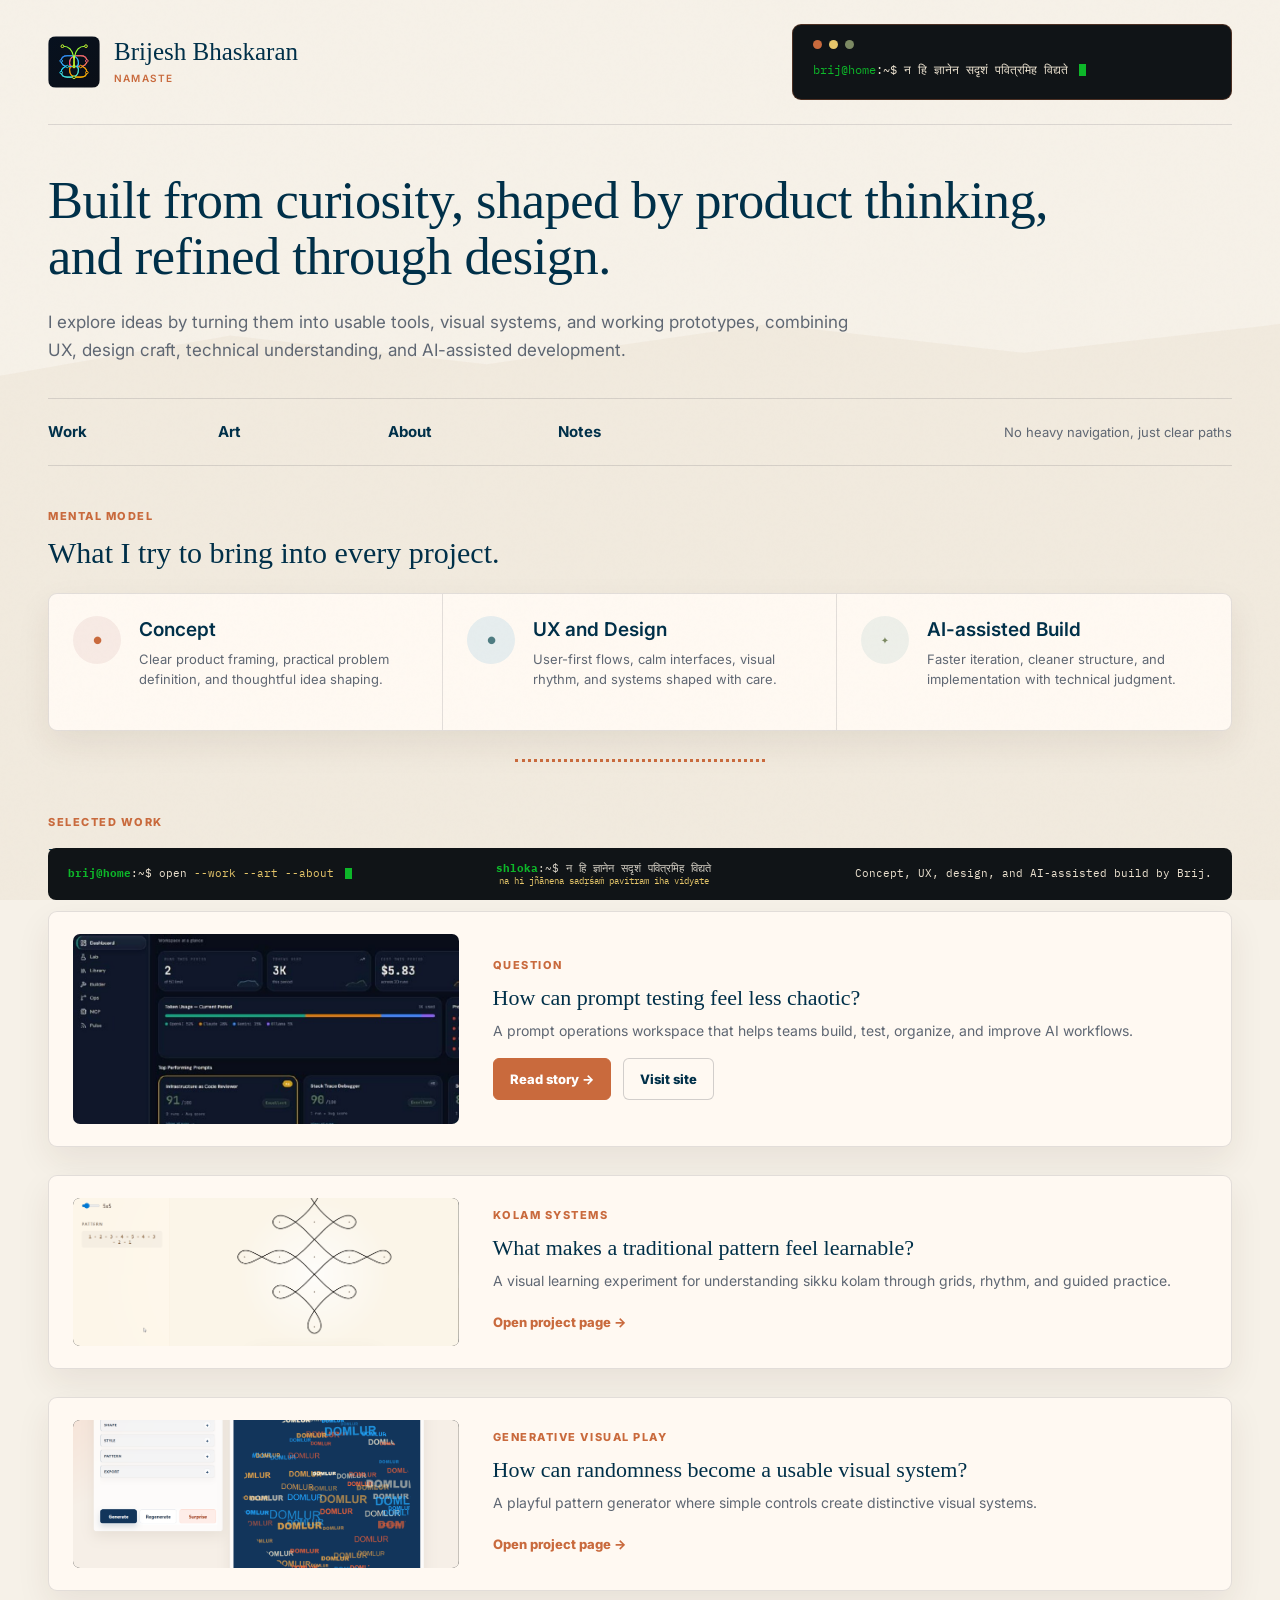
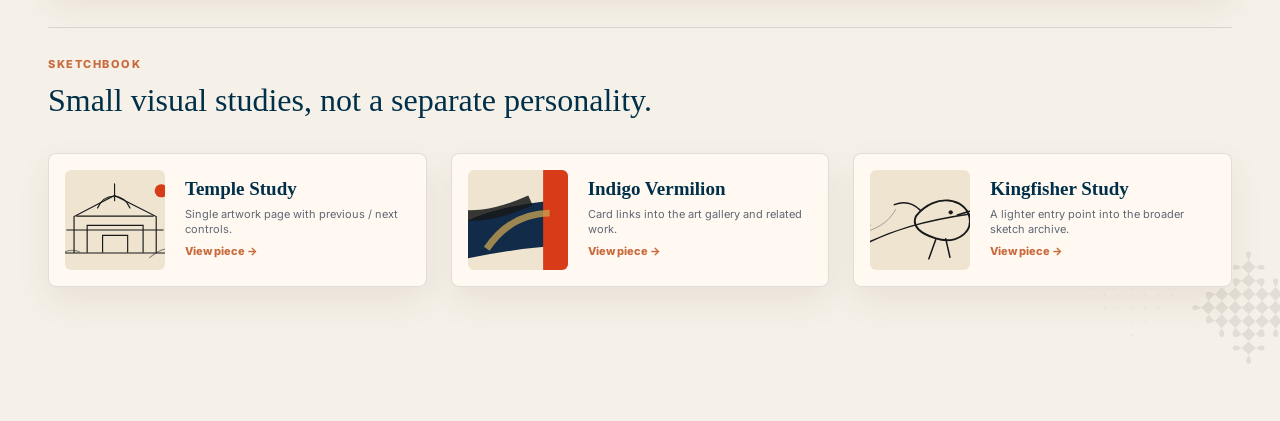
==== commit e5ec469e: "added daily verses and watermark" ====
--- a/index.html
+++ b/index.html
@@ -4,7 +4,7 @@
   <meta charset="utf-8"><meta name="viewport" content="width=device-width,initial-scale=1">
   <meta name="description" content="Git Home — Brijesh Bhaskaran's product design portfolio.">
   <title>Git Home — Brijesh Bhaskaran</title>
-  <link rel="icon" href="assets/icons/bb-icon.svg"><link rel="stylesheet" href="css/style.css?v=20260724g">
+  <link rel="icon" href="assets/icons/bb-icon.svg"><link rel="stylesheet" href="css/style.css?v=20260727a">
 </head>
 <body data-page="home">
   <a class="skip-link" href="#main">Skip to content</a>
@@ -36,5 +36,5 @@
   <nav class="bottom-nav" aria-label="Mobile navigation">
     <a class="active" href="index.html"><span>⌂</span>Home</a><a href="app-pages/app.html"><span>▦</span>Apps</a><a href="art-pages/index.html"><span>✦</span>Art</a><a href="about.html"><span>◉</span>About</a>
   </nav>
-  <script src="js/data-loader.js?v=20260724g"></script><script src="js/main.js?v=20260724g"></script>
+  <script src="js/data-loader.js?v=20260727a"></script><script src="js/main.js?v=20260727a"></script>
 </body></html>
--- a/css/style.css
+++ b/css/style.css
@@ -40,6 +40,17 @@
   overflow-x: hidden;
 }
 body > main { width: 100%; flex: 1 0 auto; padding-bottom: 88px; }
+body > main { position: relative; }
+body > main > :not(.page-watermarks) { position: relative; z-index: 1; }
+.page-watermarks { position: absolute; inset: 0; z-index: 0; overflow: hidden; pointer-events: none; }
+.page-watermark { position: absolute; width: clamp(150px, 18vw, 360px); max-height: 34rem; object-fit: contain; opacity: var(--watermark-opacity, .08); transform: rotate(var(--watermark-rotation, 0deg)); user-select: none; }
+.page-watermark.size-small { width: clamp(110px, 12vw, 240px); }
+.page-watermark.size-large { width: clamp(220px, 25vw, 500px); }
+.page-watermark.slot-top-right { top: 3%; right: -2%; }
+.page-watermark.slot-middle-left { top: 36%; left: -3%; }
+.page-watermark.slot-middle-right { top: 57%; right: -3%; }
+.page-watermark.slot-bottom-left { bottom: 11%; left: -2%; }
+.page-watermark.slot-bottom-right { right: -2%; bottom: 3%; }
 body::before {
   content: "";
   position: fixed;
@@ -574,6 +585,14 @@
   .bottom-nav a.active { background: rgba(255,255,255,.1); color: #e6c66a; }
 }
 
+@media (max-width: 760px) {
+  .page-watermark { width: clamp(120px, 44vw, 210px); opacity: min(var(--watermark-opacity, .08), .1); }
+  .page-watermark.size-small { width: clamp(90px, 32vw, 150px); }
+  .page-watermark.size-large { width: clamp(150px, 56vw, 260px); }
+  .page-watermark.slot-top-right, .page-watermark.slot-middle-right, .page-watermark.slot-bottom-right { right: -8%; }
+  .page-watermark.slot-middle-left, .page-watermark.slot-bottom-left { left: -8%; }
+}
+
 @media (prefers-reduced-motion: reduce) {
   html { scroll-behavior: auto; }
   *, *::before, *::after { animation: none !important; transition: none !important; }
